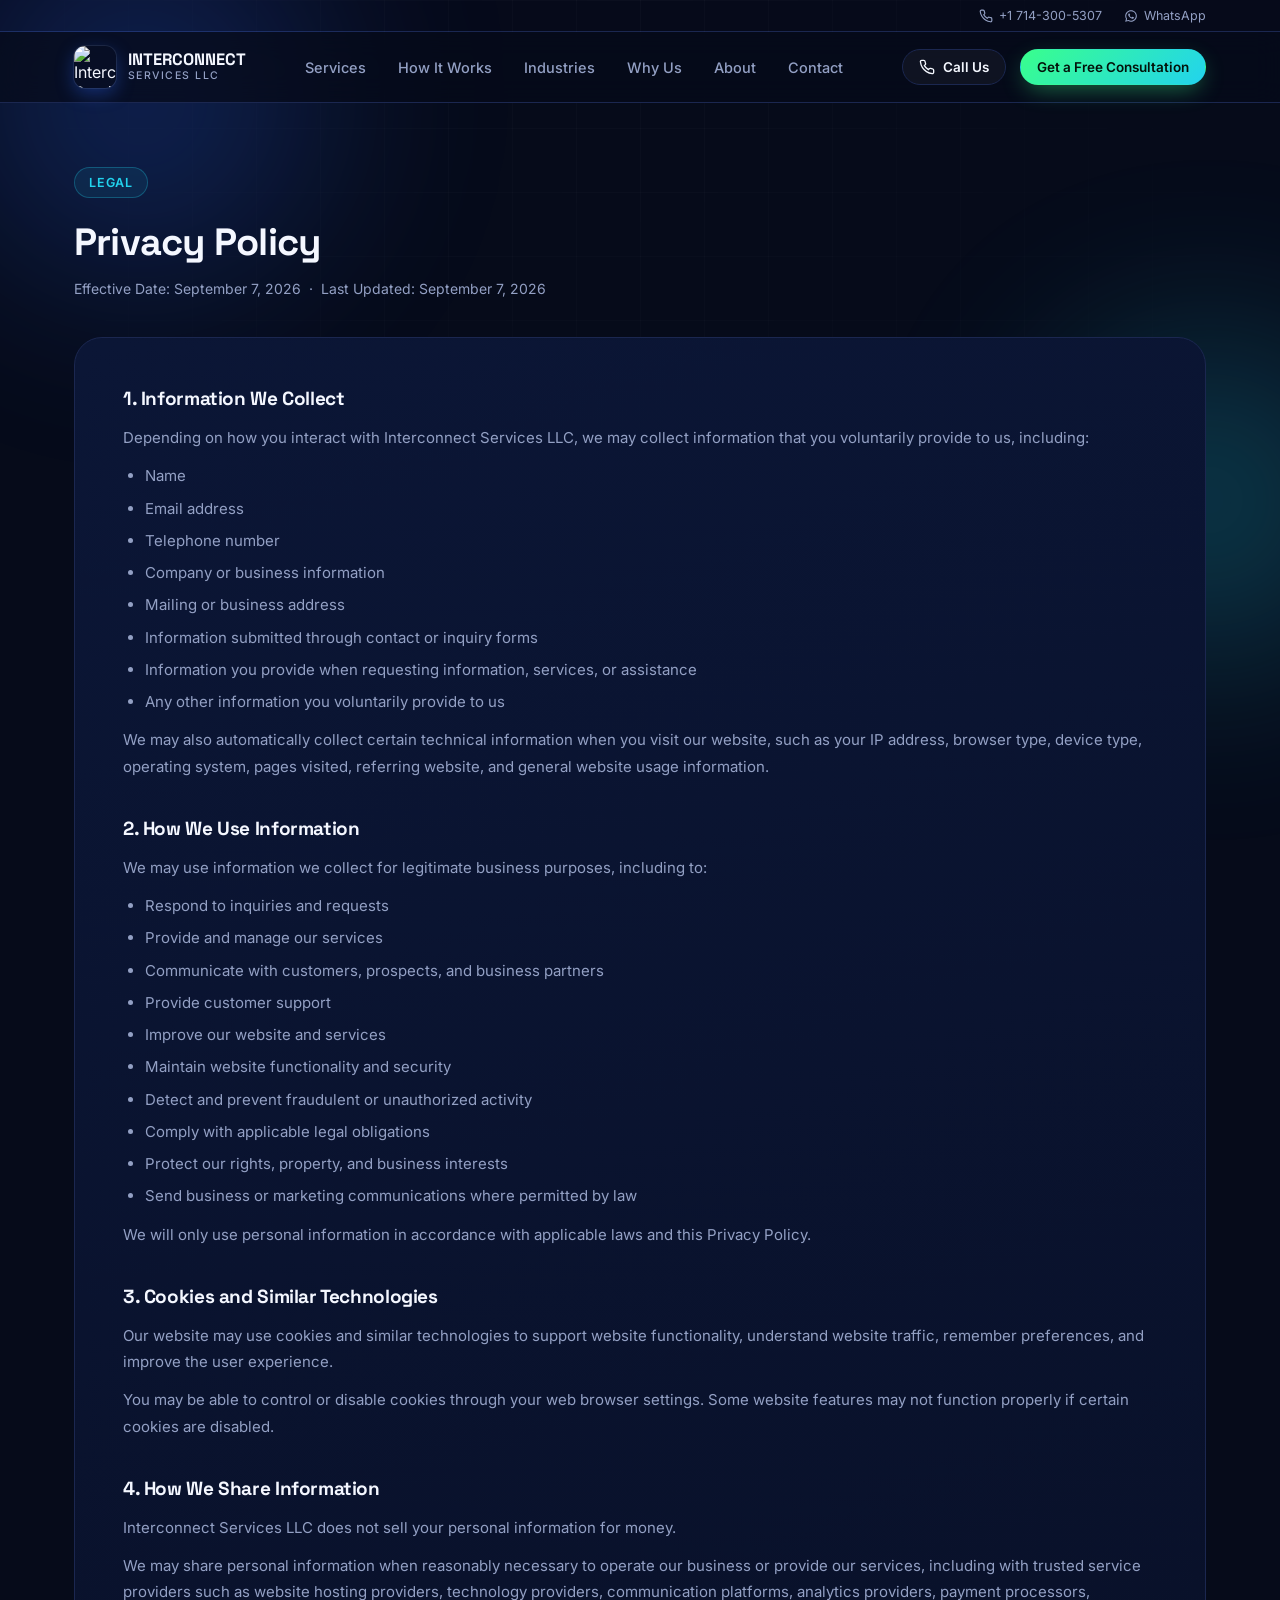
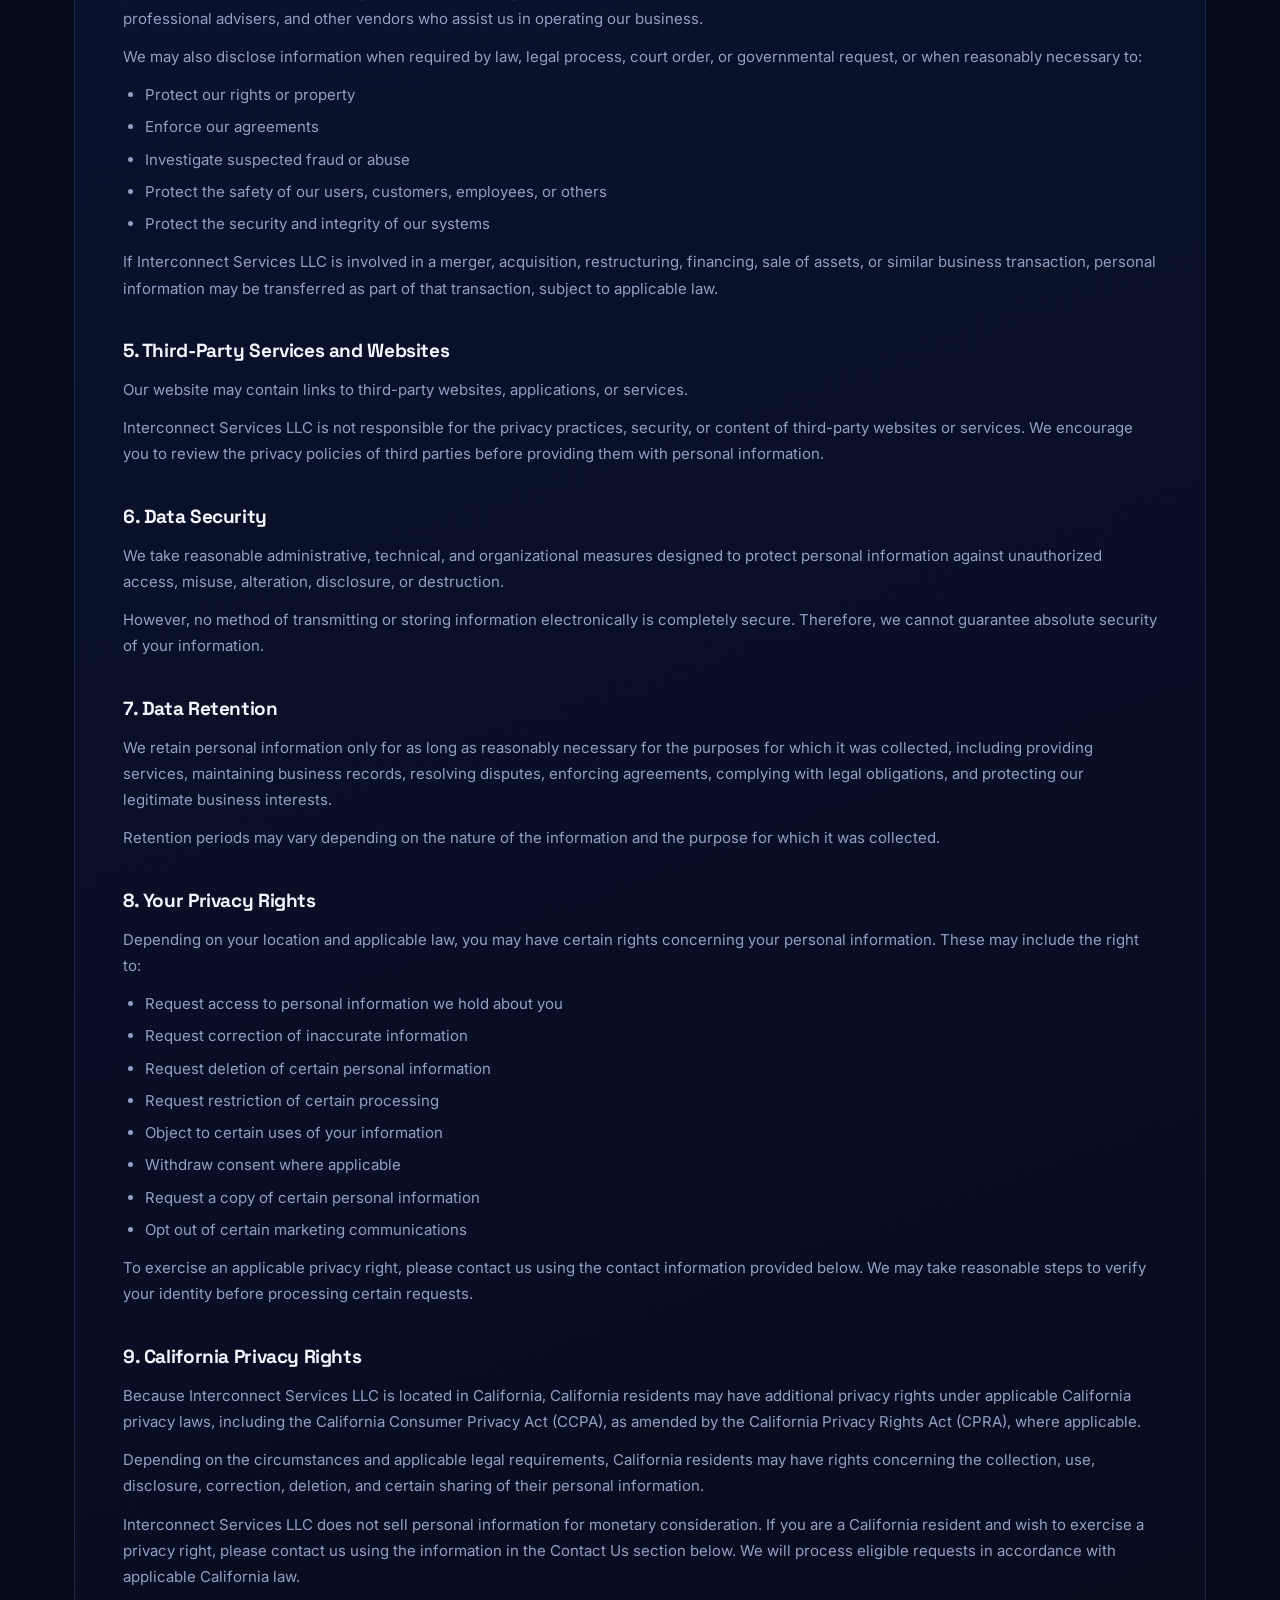
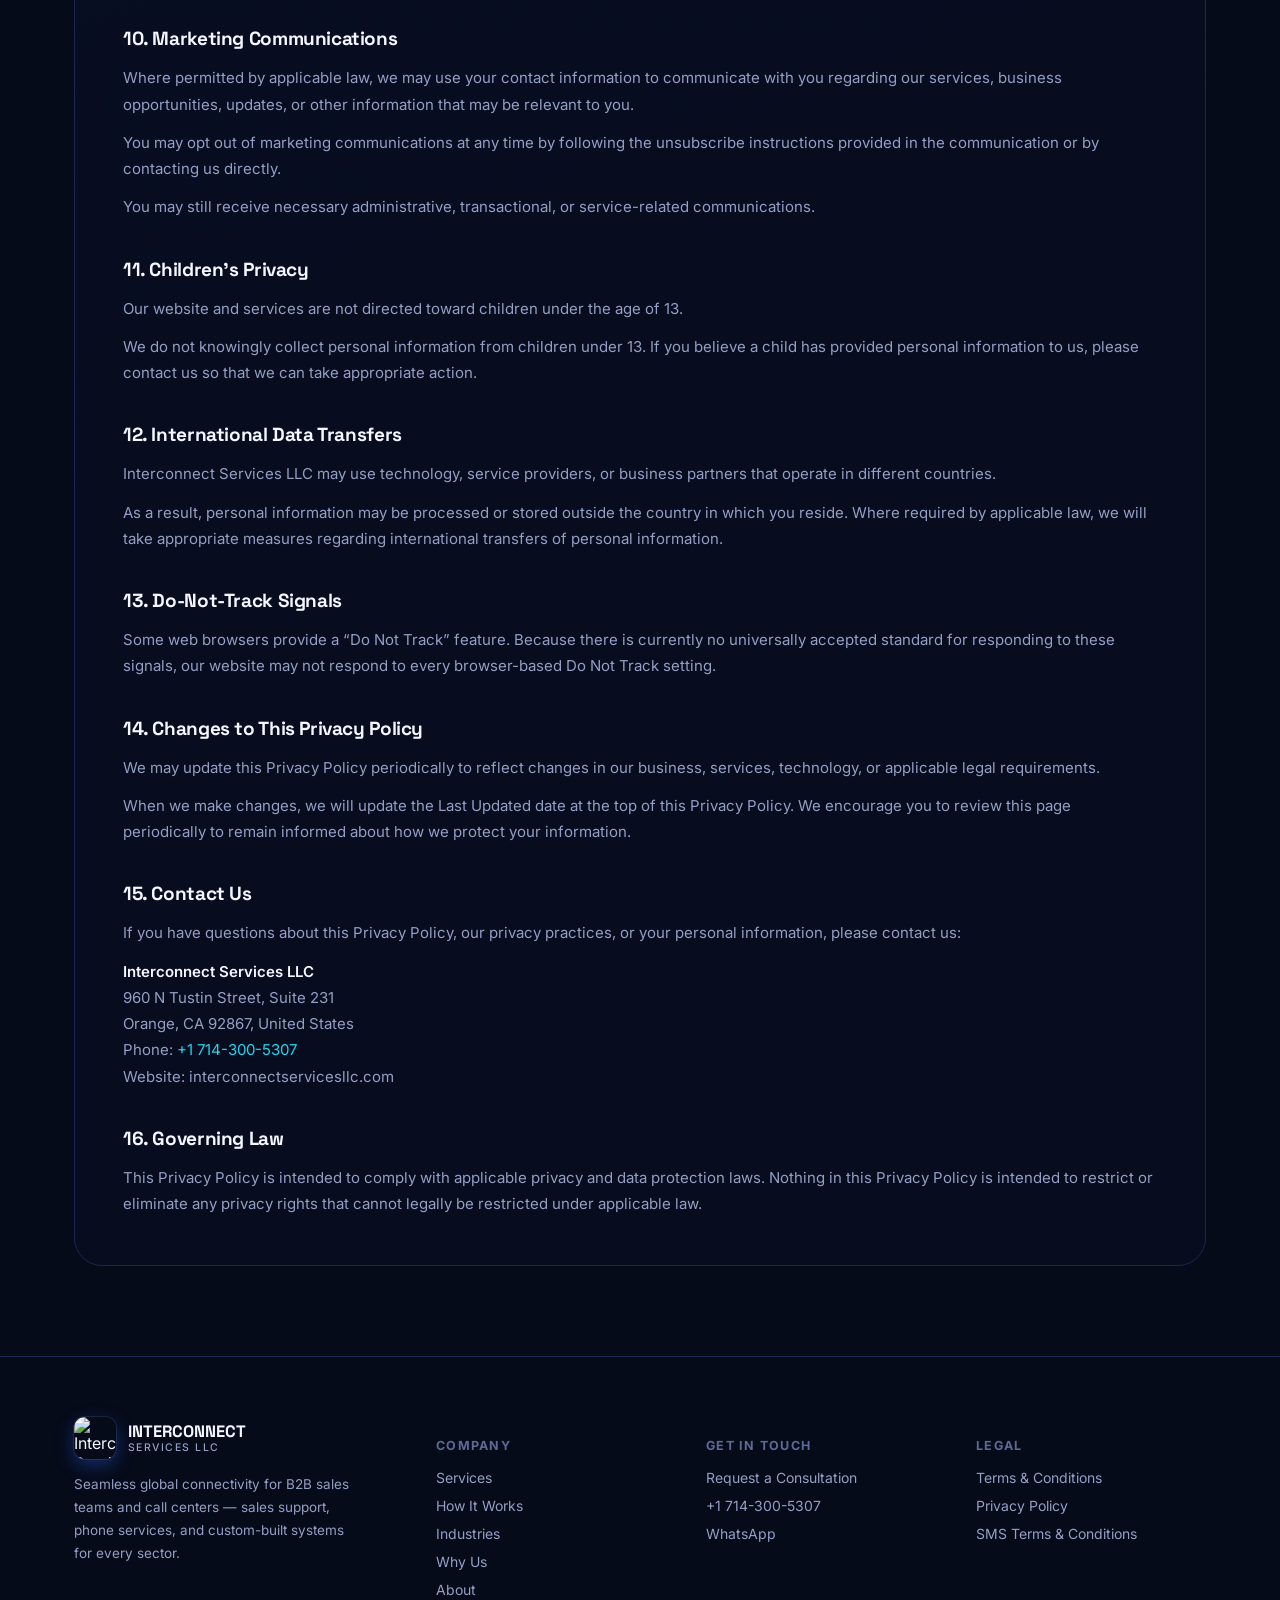
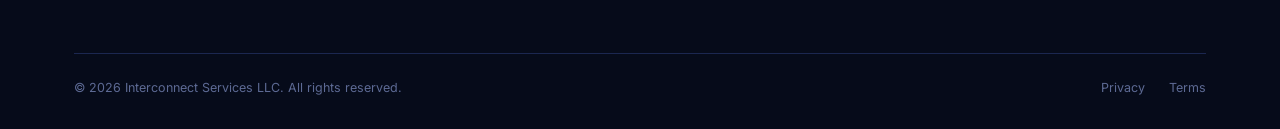
==== privacy-policy.html @ 747d17ca "Add files via upload" ====
<!doctype html>
<html lang="en">
<head>
<meta charset="UTF-8" />
<meta name="viewport" content="width=device-width, initial-scale=1.0" />
<title>Privacy Policy | Interconnect Services LLC</title>
<meta name="description" content="Privacy Policy for Interconnect Services LLC — how we collect, use, and protect your information." />
<link rel="icon" href="assets/logo.png" />
<link rel="preconnect" href="https://fonts.googleapis.com">
<link rel="preconnect" href="https://fonts.gstatic.com" crossorigin>
<link href="https://fonts.googleapis.com/css2?family=Inter:wght@400;500;600;700;800;900&family=Space+Grotesk:wght@500;600;700&display=swap" rel="stylesheet">
<style>
  :root{
    --bg:#060B1A;
    --bg-soft:#0A1330;
    --panel:#0D1638;
    --panel-border:#1B2750;
    --blue:#2F6BFF;
    --blue-light:#5B8CFF;
    --cyan:#22D3EE;
    --green:#39FF8C;
    --green-dim:#1FAE63;
    --white:#F4F7FF;
    --muted:#93A0C4;
    --muted-dim:#5D6A94;
    --radius:18px;
    --maxw:1180px;
  }
  *{box-sizing:border-box;}
  html{scroll-behavior:smooth;}
  body{
    margin:0;
    background:var(--bg);
    color:var(--white);
    font-family:'Inter',system-ui,-apple-system,Segoe UI,Roboto,sans-serif;
    -webkit-font-smoothing:antialiased;
    overflow-x:hidden;
  }
  h1,h2,h3,.display{
    font-family:'Space Grotesk','Inter',sans-serif;
    letter-spacing:-0.02em;
    margin:0;
  }
  p{margin:0;}
  a{color:inherit;text-decoration:none;}
  img{max-width:100%;display:block;}
  .wrap{max-width:var(--maxw);margin:0 auto;padding:0 24px;}
  ::selection{background:var(--green);color:#04140A;}

  /* ---------- background ambience ---------- */
  .bg-fx{position:fixed;inset:0;z-index:0;pointer-events:none;overflow:hidden;}
  .blob{position:absolute;border-radius:50%;filter:blur(90px);opacity:.35;}
  .blob.b1{width:520px;height:520px;background:radial-gradient(circle,var(--blue) 0%,transparent 70%);top:-160px;left:-120px;animation:float1 22s ease-in-out infinite;}
  .blob.b2{width:460px;height:460px;background:radial-gradient(circle,var(--cyan) 0%,transparent 70%);top:30%;right:-160px;animation:float2 26s ease-in-out infinite;}
  .blob.b3{width:420px;height:420px;background:radial-gradient(circle,var(--green) 0%,transparent 70%);bottom:-140px;left:20%;animation:float3 30s ease-in-out infinite;opacity:.18;}
  @keyframes float1{0%,100%{transform:translate(0,0) scale(1);}50%{transform:translate(60px,50px) scale(1.08);}}
  @keyframes float2{0%,100%{transform:translate(0,0) scale(1);}50%{transform:translate(-50px,40px) scale(1.1);}}
  @keyframes float3{0%,100%{transform:translate(0,0) scale(1);}50%{transform:translate(40px,-30px) scale(1.05);}}
  .grid-overlay{position:absolute;inset:0;
    background-image:linear-gradient(rgba(255,255,255,.025) 1px,transparent 1px),linear-gradient(90deg,rgba(255,255,255,.025) 1px,transparent 1px);
    background-size:64px 64px;mask-image:radial-gradient(ellipse at 50% 0%,black 0%,transparent 70%);}

  section{position:relative;z-index:1;}

  /* ---------- nav ---------- */
  .topbar{background:rgba(6,11,26,.7);border-bottom:1px solid var(--panel-border);}
  .topbar .wrap{display:flex;justify-content:flex-end;gap:22px;padding:8px 24px;font-size:12.5px;color:var(--muted);}
  .topbar a{display:flex;align-items:center;gap:6px;transition:color .2s;}
  .topbar a:hover{color:var(--green);}
  .topbar svg{width:14px;height:14px;}

  nav{position:sticky;top:0;z-index:50;backdrop-filter:blur(14px);background:rgba(6,11,26,.72);border-bottom:1px solid var(--panel-border);}
  nav .wrap{display:flex;align-items:center;justify-content:space-between;padding:14px 24px;}
  .brand{display:flex;align-items:center;gap:12px;}
  .brand img{width:42px;height:42px;border-radius:11px;box-shadow:0 0 0 1px rgba(255,255,255,.08), 0 6px 18px rgba(47,107,255,.35);}
  .brand .name{font-family:'Space Grotesk';font-weight:700;font-size:16.5px;line-height:1.15;}
  .brand .name span{display:block;font-family:'Inter';font-weight:500;font-size:10.5px;letter-spacing:.14em;color:var(--muted);text-transform:uppercase;}
  .brand .name b{color:var(--green);}

  .nav-links{display:flex;gap:32px;align-items:center;}
  .nav-links a{font-size:14.5px;color:var(--muted);font-weight:500;transition:color .2s;position:relative;}
  .nav-links a:hover{color:var(--white);}
  .nav-cta{display:flex;align-items:center;gap:14px;}
  .btn{
    display:inline-flex;align-items:center;justify-content:center;gap:8px;
    padding:12px 22px;border-radius:100px;font-weight:600;font-size:14.5px;
    cursor:pointer;border:1px solid transparent;white-space:nowrap;transition:transform .25s cubic-bezier(.2,.8,.2,1),box-shadow .25s,background .25s,border-color .25s;
  }
  .btn-primary{background:linear-gradient(135deg,var(--green) 0%,var(--cyan) 100%);color:#03130A;box-shadow:0 8px 24px -6px rgba(57,255,140,.45);}
  .btn-primary:hover{transform:translateY(-2px);box-shadow:0 14px 30px -6px rgba(57,255,140,.6);}
  .btn-ghost{background:rgba(255,255,255,.04);border-color:var(--panel-border);color:var(--white);}
  .btn-ghost:hover{background:rgba(255,255,255,.08);border-color:var(--blue-light);}
  .btn-sm{padding:9px 16px;font-size:13.5px;}
  .btn svg{width:16px;height:16px;}

  .burger{display:none;width:38px;height:38px;border-radius:10px;background:rgba(255,255,255,.05);border:1px solid var(--panel-border);align-items:center;justify-content:center;cursor:pointer;}
  .burger svg{width:18px;height:18px;}
  .mobile-menu{display:none;flex-direction:column;gap:4px;padding:10px 24px 20px;border-bottom:1px solid var(--panel-border);background:rgba(6,11,26,.96);}
  .mobile-menu a{padding:12px 6px;font-size:15px;color:var(--muted);border-bottom:1px solid rgba(255,255,255,.05);}
  .mobile-menu.open{display:flex;}

  /* ---------- hero ---------- */
  .hero{padding:88px 0 40px;}
  .hero .wrap{display:grid;grid-template-columns:1.05fr .95fr;gap:56px;align-items:center;}
  .hero .wrap > div{min-width:0;}
  .marquee-track{min-width:0;}
  .badge{
    display:inline-flex;align-items:center;gap:8px;padding:7px 14px;border-radius:100px;
    background:rgba(57,255,140,.08);border:1px solid rgba(57,255,140,.28);color:var(--green);
    font-size:12.5px;font-weight:600;letter-spacing:.06em;text-transform:uppercase;
  }
  .badge span.dot{width:6px;height:6px;border-radius:50%;background:var(--green);box-shadow:0 0 0 0 rgba(57,255,140,.6);animation:pulseDot 2s infinite;}
  @keyframes pulseDot{0%{box-shadow:0 0 0 0 rgba(57,255,140,.55);}70%{box-shadow:0 0 0 9px rgba(57,255,140,0);}100%{box-shadow:0 0 0 0 rgba(57,255,140,0);}}

  .hero h1{font-size:52px;line-height:1.06;font-weight:800;margin-top:22px;}
  .hero h1 .grad{background:linear-gradient(100deg,var(--green) 10%,var(--cyan) 60%,var(--blue-light) 100%);-webkit-background-clip:text;background-clip:text;color:transparent;}
  .hero p.lead{margin-top:22px;font-size:17.5px;line-height:1.65;color:var(--muted);max-width:520px;}
  .hero .cta-row{display:flex;gap:16px;margin-top:34px;flex-wrap:wrap;}
  .hero .trust{margin-top:46px;}
  .hero .trust .label{font-size:12px;text-transform:uppercase;letter-spacing:.12em;color:var(--muted-dim);margin-bottom:14px;}

  .marquee{overflow:hidden;-webkit-mask-image:linear-gradient(90deg,transparent,black 8%,black 92%,transparent);mask-image:linear-gradient(90deg,transparent,black 8%,black 92%,transparent);}
  .marquee-track{display:flex;gap:14px;width:max-content;animation:scrollX 26s linear infinite;}
  @keyframes scrollX{from{transform:translateX(0);}to{transform:translateX(-50%);}}
  .pill{flex:none;padding:9px 18px;border:1px solid var(--panel-border);background:rgba(255,255,255,.03);border-radius:100px;font-size:13.5px;color:var(--muted);display:flex;align-items:center;gap:8px;}
  .pill svg{width:14px;height:14px;color:var(--blue-light);}

  /* hero visual */
  .hero-visual{position:relative;height:460px;}
  .visual-card{
    position:absolute;inset:0;border-radius:28px;border:1px solid var(--panel-border);
    background:radial-gradient(120% 120% at 30% 20%,rgba(47,107,255,.22),transparent 60%),linear-gradient(160deg,#0B1636,#070C1E 70%);
    overflow:hidden;box-shadow:0 30px 80px -30px rgba(0,0,0,.6);
  }
  .visual-card svg{width:100%;height:100%;}
  .float-chip{position:absolute;padding:10px 14px;border-radius:14px;background:rgba(9,14,32,.85);border:1px solid var(--panel-border);backdrop-filter:blur(6px);display:flex;align-items:center;gap:10px;font-size:12.5px;font-weight:600;box-shadow:0 12px 26px -10px rgba(0,0,0,.55);animation:chipFloat 5s ease-in-out infinite;}
  .float-chip svg{width:16px;height:16px;color:var(--green);}
  .float-chip.c1{top:34px;right:24px;animation-delay:.2s;}
  .float-chip.c2{bottom:40px;left:24px;animation-delay:1.4s;}
  @keyframes chipFloat{0%,100%{transform:translateY(0);}50%{transform:translateY(-10px);}}

  /* ---------- section headers ---------- */
  .eyebrow{font-size:12.5px;font-weight:700;letter-spacing:.14em;text-transform:uppercase;color:var(--cyan);}
  .sec-head{max-width:640px;margin:0 auto 56px;text-align:center;}
  .sec-head h2{font-size:36px;font-weight:800;margin-top:14px;line-height:1.2;}
  .sec-head p{margin-top:16px;color:var(--muted);font-size:16px;line-height:1.6;}
  section.pad{padding:110px 0;}
  .divider{height:1px;background:linear-gradient(90deg,transparent,var(--panel-border),transparent);}

  /* reveal */
  .reveal{opacity:0;transform:translateY(28px);transition:opacity .7s cubic-bezier(.2,.7,.2,1),transform .7s cubic-bezier(.2,.7,.2,1);}
  .reveal.in{opacity:1;transform:translateY(0);}

  /* ---------- services ---------- */
  .cards3{display:grid;grid-template-columns:repeat(3,1fr);gap:24px;}
  .card{
    background:linear-gradient(180deg,rgba(255,255,255,.035),rgba(255,255,255,.01));
    border:1px solid var(--panel-border);border-radius:var(--radius);padding:32px 28px;
    transition:transform .35s cubic-bezier(.2,.8,.2,1),border-color .35s,box-shadow .35s;
    position:relative;overflow:hidden;
  }
  .card:hover{transform:translateY(-6px);border-color:rgba(57,255,140,.35);box-shadow:0 20px 46px -20px rgba(47,107,255,.35);}
  .card .icon{width:52px;height:52px;border-radius:14px;display:flex;align-items:center;justify-content:center;background:linear-gradient(135deg,rgba(47,107,255,.22),rgba(34,211,238,.14));border:1px solid rgba(91,140,255,.3);margin-bottom:22px;}
  .card .icon svg{width:26px;height:26px;color:var(--blue-light);}
  .card h3{font-size:19px;font-weight:700;margin-bottom:10px;}
  .card p{color:var(--muted);font-size:14.5px;line-height:1.65;}

  /* ---------- how it works ---------- */
  .steps{display:grid;grid-template-columns:repeat(4,1fr);gap:0;position:relative;}
  .steps::before{content:"";position:absolute;top:27px;left:12%;right:12%;height:2px;background:linear-gradient(90deg,var(--green),var(--cyan),var(--blue));opacity:.35;}
  .step{position:relative;text-align:center;padding:0 14px;}
  .step .num{
    width:56px;height:56px;border-radius:50%;margin:0 auto 22px;display:flex;align-items:center;justify-content:center;
    background:var(--bg);border:2px solid var(--green);color:var(--green);font-family:'Space Grotesk';font-weight:700;font-size:18px;position:relative;z-index:2;
    box-shadow:0 0 0 6px var(--bg);
  }
  .step h3{font-size:16.5px;font-weight:700;margin-bottom:10px;}
  .step p{font-size:13.8px;color:var(--muted);line-height:1.6;}

  /* ---------- industries ---------- */
  .industries{display:grid;grid-template-columns:repeat(4,1fr);gap:18px;}
  .ind-card{
    padding:26px 20px;border-radius:16px;border:1px solid var(--panel-border);background:rgba(255,255,255,.02);
    display:flex;flex-direction:column;gap:14px;transition:transform .3s,border-color .3s,background .3s;
  }
  .ind-card:hover{transform:translateY(-4px);border-color:rgba(34,211,238,.35);background:rgba(255,255,255,.04);}
  .ind-card svg{width:26px;height:26px;color:var(--cyan);}
  .ind-card h4{font-size:14.5px;font-weight:700;}
  .ind-card p{font-size:12.5px;color:var(--muted-dim);line-height:1.5;}
  .ind-card.highlight{background:linear-gradient(135deg,rgba(57,255,140,.1),rgba(34,211,238,.06));border-color:rgba(57,255,140,.35);}
  .ind-card.highlight svg{color:var(--green);}

  /* ---------- why us ---------- */
  .why-grid{display:grid;grid-template-columns:repeat(4,1fr);gap:22px;}
  .why-tile{padding:28px 22px;border-radius:16px;border:1px solid var(--panel-border);background:rgba(255,255,255,.02);}
  .why-tile svg{width:24px;height:24px;color:var(--green);margin-bottom:16px;}
  .why-tile h4{font-size:15.5px;font-weight:700;margin-bottom:8px;}
  .why-tile p{font-size:13.5px;color:var(--muted);line-height:1.6;}

  /* ---------- about / leadership ---------- */
  .about-panel{
    display:grid;grid-template-columns:.62fr 1fr;gap:48px;align-items:center;
    border:1px solid var(--panel-border);border-radius:28px;padding:40px;
    background:radial-gradient(120% 140% at 0% 0%,rgba(34,211,238,.1),transparent 55%),linear-gradient(160deg,#0B1636,#070C1E 75%);
  }
  .about-photo{
    position:relative;border-radius:20px;overflow:hidden;aspect-ratio:4/5;
    border:1px solid var(--panel-border);
    box-shadow:0 24px 60px -24px rgba(47,107,255,.5);
  }
  .about-photo::after{
    content:"";position:absolute;inset:0;border-radius:20px;
    background:linear-gradient(160deg,transparent 55%,rgba(6,11,26,.85) 100%);
  }
  .about-photo img{width:100%;height:100%;object-fit:cover;object-position:50% 18%;}
  .about-copy h3{font-size:28px;font-weight:800;margin-top:10px;}
  .about-copy .role{font-size:13.5px;font-weight:600;color:var(--cyan);margin-top:6px;margin-bottom:18px;letter-spacing:.02em;}
  .about-copy p{color:var(--muted);font-size:15px;line-height:1.75;margin-top:14px;}
  .about-copy p:first-of-type{margin-top:0;}

  /* ---------- CTA / contact ---------- */
  .cta-panel{
    border-radius:28px;border:1px solid var(--panel-border);
    background:radial-gradient(120% 160% at 20% 0%,rgba(47,107,255,.28),transparent 55%),linear-gradient(160deg,#0C1533,#070C1E 75%);
    padding:56px;display:grid;grid-template-columns:1fr 1fr;gap:48px;overflow:hidden;position:relative;
  }
  .cta-panel::after{content:"";position:absolute;width:360px;height:360px;background:radial-gradient(circle,rgba(57,255,140,.16),transparent 70%);top:-120px;right:-100px;border-radius:50%;}
  .cta-panel h2{font-size:30px;font-weight:800;line-height:1.2;}
  .cta-panel p.lead{color:var(--muted);margin-top:16px;font-size:15.5px;line-height:1.65;}
  .contact-list{margin-top:26px;display:flex;flex-direction:column;gap:14px;}
  .contact-list a{display:flex;align-items:center;gap:12px;font-size:14.5px;font-weight:600;}
  .contact-list .ic{width:38px;height:38px;border-radius:10px;background:rgba(255,255,255,.05);border:1px solid var(--panel-border);display:flex;align-items:center;justify-content:center;flex:none;}
  .contact-list svg{width:17px;height:17px;color:var(--green);}

  form.lead-form{display:flex;flex-direction:column;gap:14px;position:relative;z-index:1;}
  .form-row{display:grid;grid-template-columns:1fr 1fr;gap:14px;}
  .field label{display:block;font-size:12.5px;color:var(--muted-dim);margin-bottom:7px;font-weight:600;letter-spacing:.02em;}
  .field input, .field select, .field textarea{
    width:100%;padding:12px 14px;border-radius:11px;border:1px solid var(--panel-border);
    background:rgba(255,255,255,.03);color:var(--white);font-family:inherit;font-size:14px;outline:none;
    transition:border-color .2s,background .2s;
  }
  .field input:focus, .field select:focus, .field textarea:focus{border-color:var(--green);background:rgba(255,255,255,.05);}
  .field textarea{resize:vertical;min-height:90px;}
  form.lead-form .btn{margin-top:6px;width:100%;padding:14px;font-size:15px;}
  .form-note{font-size:12px;color:var(--muted-dim);margin-top:2px;}

  /* ---------- footer ---------- */
  footer{padding:60px 0 34px;border-top:1px solid var(--panel-border);}
  .foot-top{display:grid;grid-template-columns:1.4fr 1fr 1fr 1fr;gap:40px;padding-bottom:44px;}
  .foot-brand .brand{margin-bottom:14px;}
  .foot-brand p{color:var(--muted);font-size:13.5px;line-height:1.7;max-width:280px;}
  .foot-col h5{font-size:12.5px;text-transform:uppercase;letter-spacing:.1em;color:var(--muted-dim);margin-bottom:16px;}
  .foot-col a{display:block;color:var(--muted);font-size:14px;margin-bottom:11px;transition:color .2s;}
  .foot-col a:hover{color:var(--green);}
  .foot-bottom{display:flex;justify-content:space-between;align-items:center;padding-top:26px;border-top:1px solid var(--panel-border);font-size:12.5px;color:var(--muted-dim);flex-wrap:wrap;gap:12px;}
  .foot-bottom .legal a{margin-left:20px;}

  /* ---------- responsive ---------- */
  @media (max-width:980px){
    .hero .wrap{grid-template-columns:1fr;}
    .hero-visual{height:340px;order:-1;}
    .hero h1{font-size:38px;}
    .cards3,.steps,.industries,.why-grid{grid-template-columns:repeat(2,1fr);}
    .steps::before{display:none;}
    .cta-panel{grid-template-columns:1fr;padding:36px 24px;}
    .foot-top{grid-template-columns:1fr 1fr;}
    .nav-links{display:none;}
    .burger{display:flex;}
    .about-panel{grid-template-columns:.8fr 1fr;padding:32px;gap:32px;}
  }
  @media (max-width:600px){
    .cards3,.industries,.why-grid,.steps,.form-row,.foot-top{grid-template-columns:1fr;}
    .hero h1{font-size:31px;}
    section.pad{padding:72px 0;}
    .nav-cta .btn-ghost{display:none;}
    .nav-cta .btn-primary{display:none;}
    .cta-panel{padding:28px 18px;}
    .about-panel{grid-template-columns:1fr;padding:24px;}
    .about-photo{max-width:260px;margin:0 auto;}
  }

  /* ---------- legal pages ---------- */
  .legal-hero{padding:64px 0 8px;}
  .legal-hero .eyebrow{display:inline-flex;align-items:center;gap:8px;padding:7px 14px;border-radius:100px;
    background:rgba(34,211,238,.08);border:1px solid rgba(34,211,238,.28);color:var(--cyan);
    font-size:12.5px;font-weight:600;letter-spacing:.06em;text-transform:uppercase;}
  .legal-hero h1{font-size:38px;font-weight:800;margin-top:20px;}
  .legal-hero .meta{color:var(--muted);font-size:14px;margin-top:14px;}
  .legal-content{padding:32px 0 90px;}
  .legal-panel{
    border:1px solid var(--panel-border);border-radius:28px;padding:48px;
    background:linear-gradient(160deg,#0B1636,#070C1E 75%);
  }
  .legal-panel h2{font-size:19px;font-weight:700;color:var(--white);margin-top:36px;margin-bottom:14px;
    font-family:'Space Grotesk','Inter',sans-serif;}
  .legal-panel h2:first-child{margin-top:0;}
  .legal-panel p{color:var(--muted);font-size:15px;line-height:1.75;margin-top:12px;}
  .legal-panel p:first-of-type{margin-top:0;}
  .legal-panel ul{margin:12px 0 0;padding-left:22px;color:var(--muted);font-size:15px;line-height:1.75;}
  .legal-panel li{margin-bottom:6px;}
  .legal-panel .addr{color:var(--muted);font-size:15px;line-height:1.75;margin-top:12px;}
  .legal-panel strong{color:var(--white);font-weight:600;}
  @media (max-width:600px){
    .legal-panel{padding:26px;}
    .legal-hero h1{font-size:28px;}
  }

</style>
</head>
<body>

<div class="bg-fx">
  <div class="grid-overlay"></div>
  <div class="blob b1"></div>
  <div class="blob b2"></div>
  <div class="blob b3"></div>
</div>

<div class="topbar">
  <div class="wrap">
    <a href="tel:+17143005307">
      <svg viewBox="0 0 24 24" fill="none" stroke="currentColor" stroke-width="2"><path d="M22 16.92v3a2 2 0 0 1-2.18 2 19.79 19.79 0 0 1-8.63-3.07 19.5 19.5 0 0 1-6-6 19.79 19.79 0 0 1-3.07-8.67A2 2 0 0 1 4.11 2h3a2 2 0 0 1 2 1.72c.127.96.362 1.903.7 2.81a2 2 0 0 1-.45 2.11L8.09 9.91a16 16 0 0 0 6 6l1.27-1.27a2 2 0 0 1 2.11-.45c.907.338 1.85.573 2.81.7A2 2 0 0 1 22 16.92z"/></svg>
      +1 714-300-5307
    </a>
    <a href="https://wa.me/17143005307" target="_blank" rel="noopener">
      <svg viewBox="0 0 24 24" fill="currentColor"><path d="M12.04 2c-5.5 0-9.96 4.46-9.96 9.96 0 1.76.46 3.44 1.34 4.93L2 22l5.24-1.37a9.9 9.9 0 0 0 4.8 1.22h.01c5.5 0 9.96-4.46 9.96-9.96S17.54 2 12.04 2zm0 18.1a8.1 8.1 0 0 1-4.14-1.13l-.3-.18-3.1.81.83-3.02-.2-.31a8.14 8.14 0 1 1 6.91 3.83zm4.47-6.1c-.24-.12-1.44-.71-1.67-.79-.22-.08-.38-.12-.55.12-.16.24-.63.79-.77.95-.14.16-.28.18-.52.06-.24-.12-1.01-.37-1.92-1.18-.71-.63-1.19-1.42-1.33-1.66-.14-.24-.02-.37.1-.49.11-.11.24-.28.36-.42.12-.14.16-.24.24-.4.08-.16.04-.3-.02-.42-.06-.12-.55-1.32-.75-1.81-.2-.48-.4-.41-.55-.42-.14 0-.3-.01-.46-.01-.16 0-.42.06-.64.3-.22.24-.85.83-.85 2.02 0 1.19.87 2.34.99 2.5.12.16 1.71 2.61 4.14 3.66.58.25 1.03.4 1.38.51.58.18 1.11.16 1.53.1.47-.07 1.44-.59 1.64-1.16.2-.57.2-1.06.14-1.16-.06-.1-.22-.16-.46-.28z"/></svg>
      WhatsApp
    </a>
  </div>
</div>

<nav>
  <div class="wrap">
    <a href="index.html" class="brand">
      <img src="assets/logo.png" alt="Interconnect Services LLC logo" />
      <div class="name">INTERCONNECT<br><span>Services LLC</span></div>
    </a>
    <div class="nav-links">
      <a href="index.html#services">Services</a>
      <a href="index.html#how-it-works">How It Works</a>
      <a href="index.html#industries">Industries</a>
      <a href="index.html#why-us">Why Us</a>
      <a href="index.html#about">About</a>
      <a href="index.html#contact">Contact</a>
    </div>
    <div class="nav-cta">
      <a href="tel:+17143005307" class="btn btn-ghost btn-sm">
        <svg viewBox="0 0 24 24" fill="none" stroke="currentColor" stroke-width="2"><path d="M22 16.92v3a2 2 0 0 1-2.18 2 19.79 19.79 0 0 1-8.63-3.07 19.5 19.5 0 0 1-6-6 19.79 19.79 0 0 1-3.07-8.67A2 2 0 0 1 4.11 2h3a2 2 0 0 1 2 1.72c.127.96.362 1.903.7 2.81a2 2 0 0 1-.45 2.11L8.09 9.91a16 16 0 0 0 6 6l1.27-1.27a2 2 0 0 1 2.11-.45c.907.338 1.85.573 2.81.7A2 2 0 0 1 22 16.92z"/></svg>
        Call Us
      </a>
      <a href="index.html#contact" class="btn btn-primary btn-sm">Get a Free Consultation</a>
      <div class="burger" id="burger">
        <svg viewBox="0 0 24 24" fill="none" stroke="currentColor" stroke-width="2"><path d="M3 12h18M3 6h18M3 18h18"/></svg>
      </div>
    </div>
  </div>
  <div class="mobile-menu" id="mobileMenu">
    <a href="index.html#services">Services</a>
    <a href="index.html#how-it-works">How It Works</a>
    <a href="index.html#industries">Industries</a>
    <a href="index.html#why-us">Why Us</a>
    <a href="index.html#about">About</a>
    <a href="index.html#contact">Contact</a>
    <a href="index.html#contact" class="btn btn-primary" style="justify-content:center;margin-top:14px;border-bottom:none;color:#03130A;">Get a Free Consultation</a>
  </div>
</nav>

<div id="top"></div>

<section class="legal-hero">
  <div class="wrap">
    <div class="eyebrow">Legal</div>
    <h1>Privacy Policy</h1>
    <div class="meta">Effective Date: September 7, 2026 &nbsp;·&nbsp; Last Updated: September 7, 2026</div>
  </div>
</section>

<section class="legal-content">
  <div class="wrap">
    <div class="legal-panel">

      <h2>1. Information We Collect</h2>
      <p>Depending on how you interact with Interconnect Services LLC, we may collect information that you voluntarily provide to us, including:</p>
      <ul>
        <li>Name</li>
        <li>Email address</li>
        <li>Telephone number</li>
        <li>Company or business information</li>
        <li>Mailing or business address</li>
        <li>Information submitted through contact or inquiry forms</li>
        <li>Information you provide when requesting information, services, or assistance</li>
        <li>Any other information you voluntarily provide to us</li>
      </ul>
      <p>We may also automatically collect certain technical information when you visit our website, such as your IP address, browser type, device type, operating system, pages visited, referring website, and general website usage information.</p>

      <h2>2. How We Use Information</h2>
      <p>We may use information we collect for legitimate business purposes, including to:</p>
      <ul>
        <li>Respond to inquiries and requests</li>
        <li>Provide and manage our services</li>
        <li>Communicate with customers, prospects, and business partners</li>
        <li>Provide customer support</li>
        <li>Improve our website and services</li>
        <li>Maintain website functionality and security</li>
        <li>Detect and prevent fraudulent or unauthorized activity</li>
        <li>Comply with applicable legal obligations</li>
        <li>Protect our rights, property, and business interests</li>
        <li>Send business or marketing communications where permitted by law</li>
      </ul>
      <p>We will only use personal information in accordance with applicable laws and this Privacy Policy.</p>

      <h2>3. Cookies and Similar Technologies</h2>
      <p>Our website may use cookies and similar technologies to support website functionality, understand website traffic, remember preferences, and improve the user experience.</p>
      <p>You may be able to control or disable cookies through your web browser settings. Some website features may not function properly if certain cookies are disabled.</p>

      <h2>4. How We Share Information</h2>
      <p>Interconnect Services LLC does not sell your personal information for money.</p>
      <p>We may share personal information when reasonably necessary to operate our business or provide our services, including with trusted service providers such as website hosting providers, technology providers, communication platforms, analytics providers, payment processors, professional advisers, and other vendors who assist us in operating our business.</p>
      <p>We may also disclose information when required by law, legal process, court order, or governmental request, or when reasonably necessary to:</p>
      <ul>
        <li>Protect our rights or property</li>
        <li>Enforce our agreements</li>
        <li>Investigate suspected fraud or abuse</li>
        <li>Protect the safety of our users, customers, employees, or others</li>
        <li>Protect the security and integrity of our systems</li>
      </ul>
      <p>If Interconnect Services LLC is involved in a merger, acquisition, restructuring, financing, sale of assets, or similar business transaction, personal information may be transferred as part of that transaction, subject to applicable law.</p>

      <h2>5. Third-Party Services and Websites</h2>
      <p>Our website may contain links to third-party websites, applications, or services.</p>
      <p>Interconnect Services LLC is not responsible for the privacy practices, security, or content of third-party websites or services. We encourage you to review the privacy policies of third parties before providing them with personal information.</p>

      <h2>6. Data Security</h2>
      <p>We take reasonable administrative, technical, and organizational measures designed to protect personal information against unauthorized access, misuse, alteration, disclosure, or destruction.</p>
      <p>However, no method of transmitting or storing information electronically is completely secure. Therefore, we cannot guarantee absolute security of your information.</p>

      <h2>7. Data Retention</h2>
      <p>We retain personal information only for as long as reasonably necessary for the purposes for which it was collected, including providing services, maintaining business records, resolving disputes, enforcing agreements, complying with legal obligations, and protecting our legitimate business interests.</p>
      <p>Retention periods may vary depending on the nature of the information and the purpose for which it was collected.</p>

      <h2>8. Your Privacy Rights</h2>
      <p>Depending on your location and applicable law, you may have certain rights concerning your personal information. These may include the right to:</p>
      <ul>
        <li>Request access to personal information we hold about you</li>
        <li>Request correction of inaccurate information</li>
        <li>Request deletion of certain personal information</li>
        <li>Request restriction of certain processing</li>
        <li>Object to certain uses of your information</li>
        <li>Withdraw consent where applicable</li>
        <li>Request a copy of certain personal information</li>
        <li>Opt out of certain marketing communications</li>
      </ul>
      <p>To exercise an applicable privacy right, please contact us using the contact information provided below. We may take reasonable steps to verify your identity before processing certain requests.</p>

      <h2>9. California Privacy Rights</h2>
      <p>Because Interconnect Services LLC is located in California, California residents may have additional privacy rights under applicable California privacy laws, including the California Consumer Privacy Act (CCPA), as amended by the California Privacy Rights Act (CPRA), where applicable.</p>
      <p>Depending on the circumstances and applicable legal requirements, California residents may have rights concerning the collection, use, disclosure, correction, deletion, and certain sharing of their personal information.</p>
      <p>Interconnect Services LLC does not sell personal information for monetary consideration. If you are a California resident and wish to exercise a privacy right, please contact us using the information in the Contact Us section below. We will process eligible requests in accordance with applicable California law.</p>

      <h2>10. Marketing Communications</h2>
      <p>Where permitted by applicable law, we may use your contact information to communicate with you regarding our services, business opportunities, updates, or other information that may be relevant to you.</p>
      <p>You may opt out of marketing communications at any time by following the unsubscribe instructions provided in the communication or by contacting us directly.</p>
      <p>You may still receive necessary administrative, transactional, or service-related communications.</p>

      <h2>11. Children's Privacy</h2>
      <p>Our website and services are not directed toward children under the age of 13.</p>
      <p>We do not knowingly collect personal information from children under 13. If you believe a child has provided personal information to us, please contact us so that we can take appropriate action.</p>

      <h2>12. International Data Transfers</h2>
      <p>Interconnect Services LLC may use technology, service providers, or business partners that operate in different countries.</p>
      <p>As a result, personal information may be processed or stored outside the country in which you reside. Where required by applicable law, we will take appropriate measures regarding international transfers of personal information.</p>

      <h2>13. Do-Not-Track Signals</h2>
      <p>Some web browsers provide a &ldquo;Do Not Track&rdquo; feature. Because there is currently no universally accepted standard for responding to these signals, our website may not respond to every browser-based Do Not Track setting.</p>

      <h2>14. Changes to This Privacy Policy</h2>
      <p>We may update this Privacy Policy periodically to reflect changes in our business, services, technology, or applicable legal requirements.</p>
      <p>When we make changes, we will update the Last Updated date at the top of this Privacy Policy. We encourage you to review this page periodically to remain informed about how we protect your information.</p>

      <h2>15. Contact Us</h2>
      <p>If you have questions about this Privacy Policy, our privacy practices, or your personal information, please contact us:</p>
      <p class="addr"><strong>Interconnect Services LLC</strong><br>960 N Tustin Street, Suite 231<br>Orange, CA 92867, United States<br>Phone: <a href="tel:+17143005307" style="color:var(--cyan);">+1 714-300-5307</a><br>Website: interconnectservicesllc.com</p>

      <h2>16. Governing Law</h2>
      <p>This Privacy Policy is intended to comply with applicable privacy and data protection laws. Nothing in this Privacy Policy is intended to restrict or eliminate any privacy rights that cannot legally be restricted under applicable law.</p>

    </div>
  </div>
</section>

<footer>
  <div class="wrap">
    <div class="foot-top">
      <div class="foot-brand">
        <a href="index.html" class="brand">
          <img src="assets/logo.png" alt="Interconnect Services LLC logo" />
          <div class="name">INTERCONNECT<br><span>Services LLC</span></div>
        </a>
        <p>Seamless global connectivity for B2B sales teams and call centers — sales support, phone services, and custom-built systems for every sector.</p>
      </div>
      <div class="foot-col">
        <h5>Company</h5>
        <a href="index.html#services">Services</a>
        <a href="index.html#how-it-works">How It Works</a>
        <a href="index.html#industries">Industries</a>
        <a href="index.html#why-us">Why Us</a>
        <a href="index.html#about">About</a>
      </div>
      <div class="foot-col">
        <h5>Get In Touch</h5>
        <a href="index.html#contact">Request a Consultation</a>
        <a href="tel:+17143005307">+1 714-300-5307</a>
        <a href="https://wa.me/17143005307" target="_blank" rel="noopener">WhatsApp</a>
      </div>
      <div class="foot-col">
        <h5>Legal</h5>
        <a href="terms-and-conditions.html">Terms &amp; Conditions</a>
        <a href="privacy-policy.html">Privacy Policy</a>
        <a href="sms-terms.html">SMS Terms &amp; Conditions</a>
      </div>
    </div>
    <div class="foot-bottom">
      <div>© <span id="year"></span> Interconnect Services LLC. All rights reserved.</div>
      <div class="legal">
        <a href="privacy-policy.html">Privacy</a>
        <a href="terms-and-conditions.html">Terms</a>
      </div>
    </div>
  </div>
</footer>

<script>
  document.getElementById('year').textContent = new Date().getFullYear();
  const burger = document.getElementById('burger');
  const mobileMenu = document.getElementById('mobileMenu');
  burger.addEventListener('click', () => mobileMenu.classList.toggle('open'));
  mobileMenu.querySelectorAll('a').forEach(a => a.addEventListener('click', () => mobileMenu.classList.remove('open')));
</script>
</body>
</html>
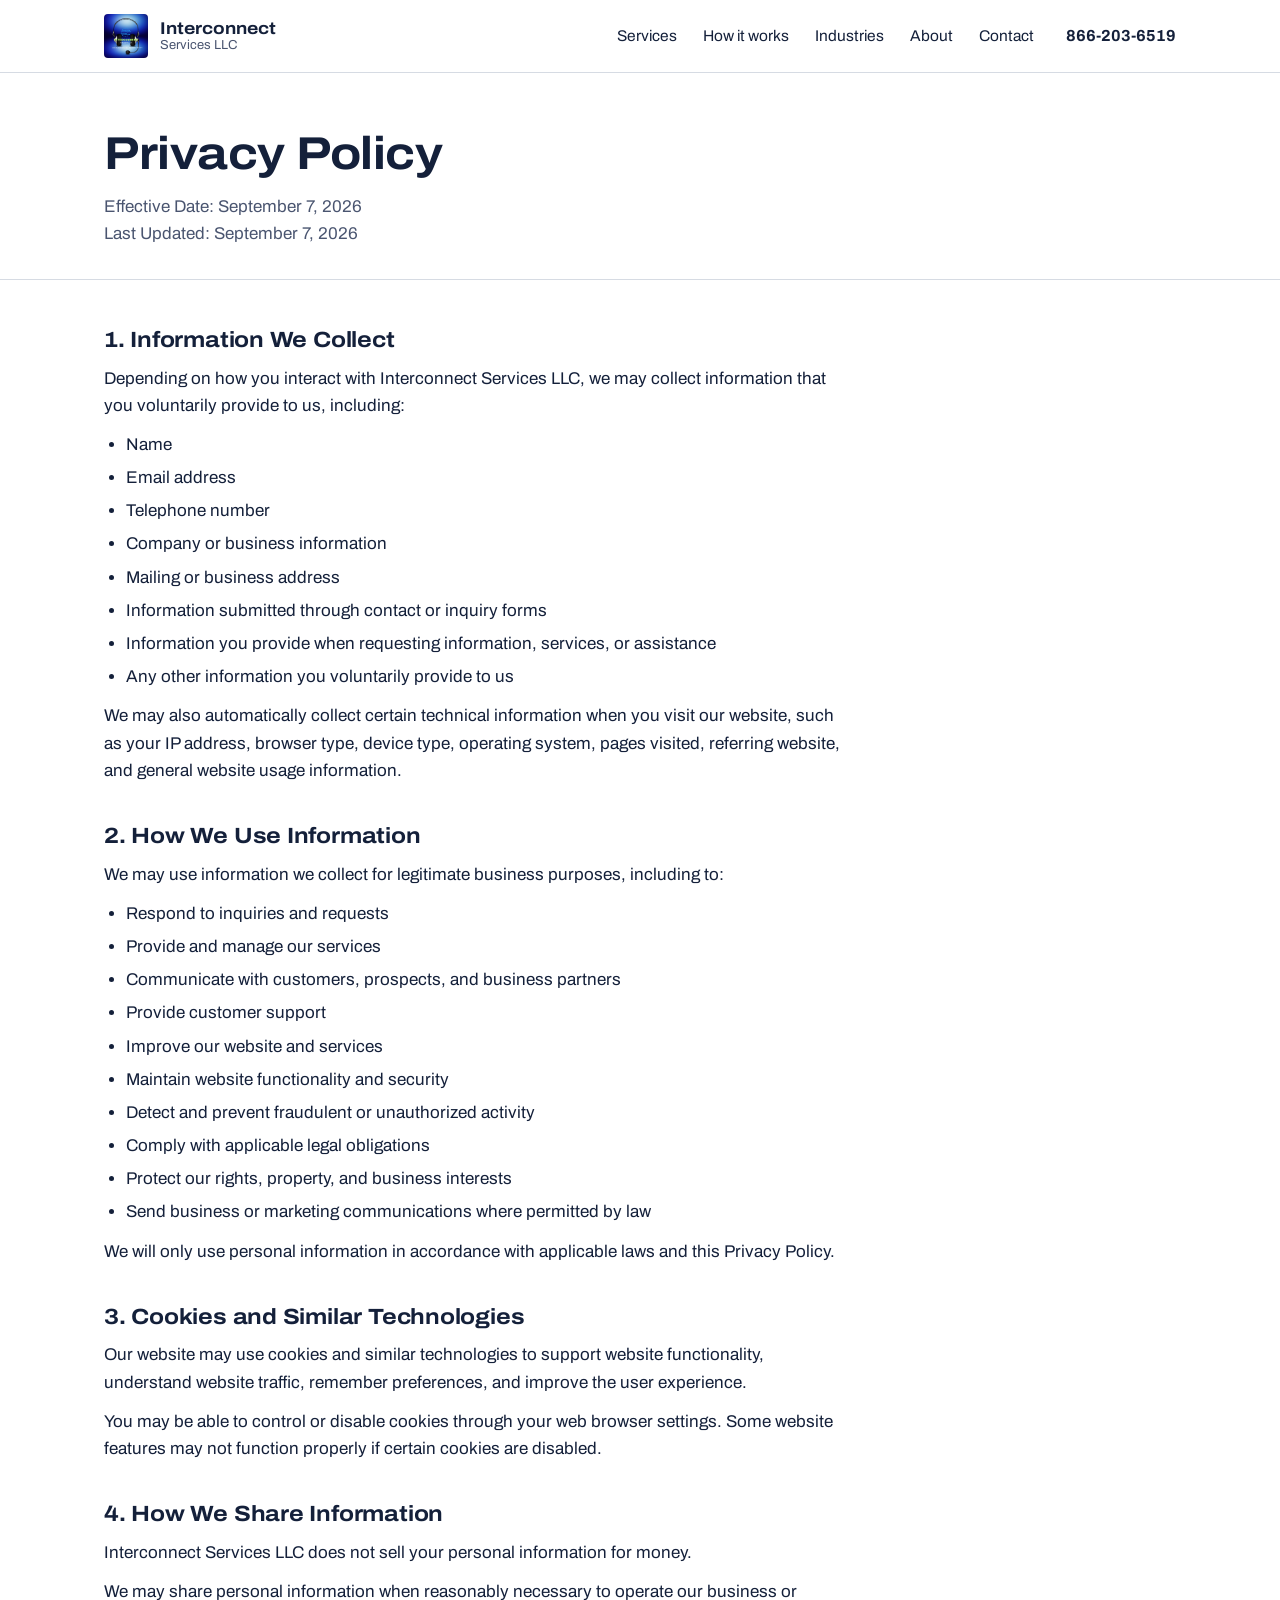
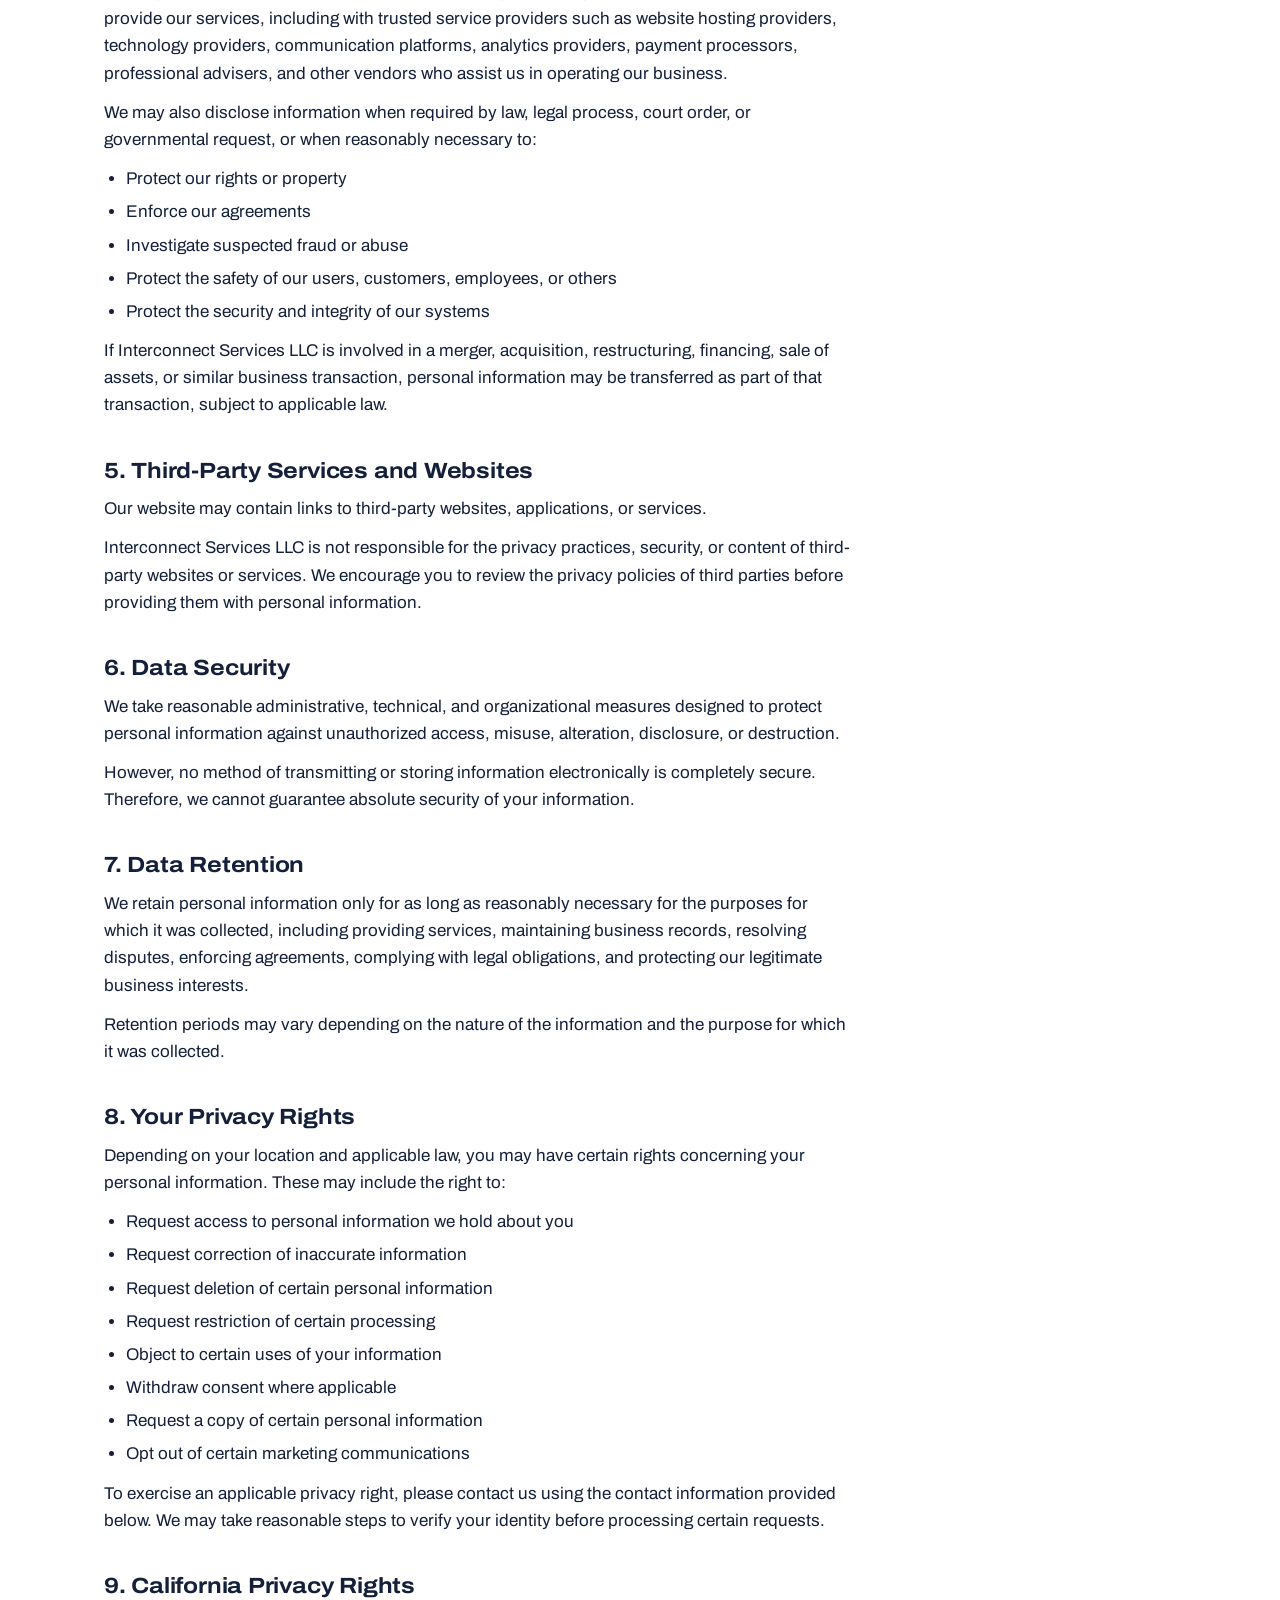
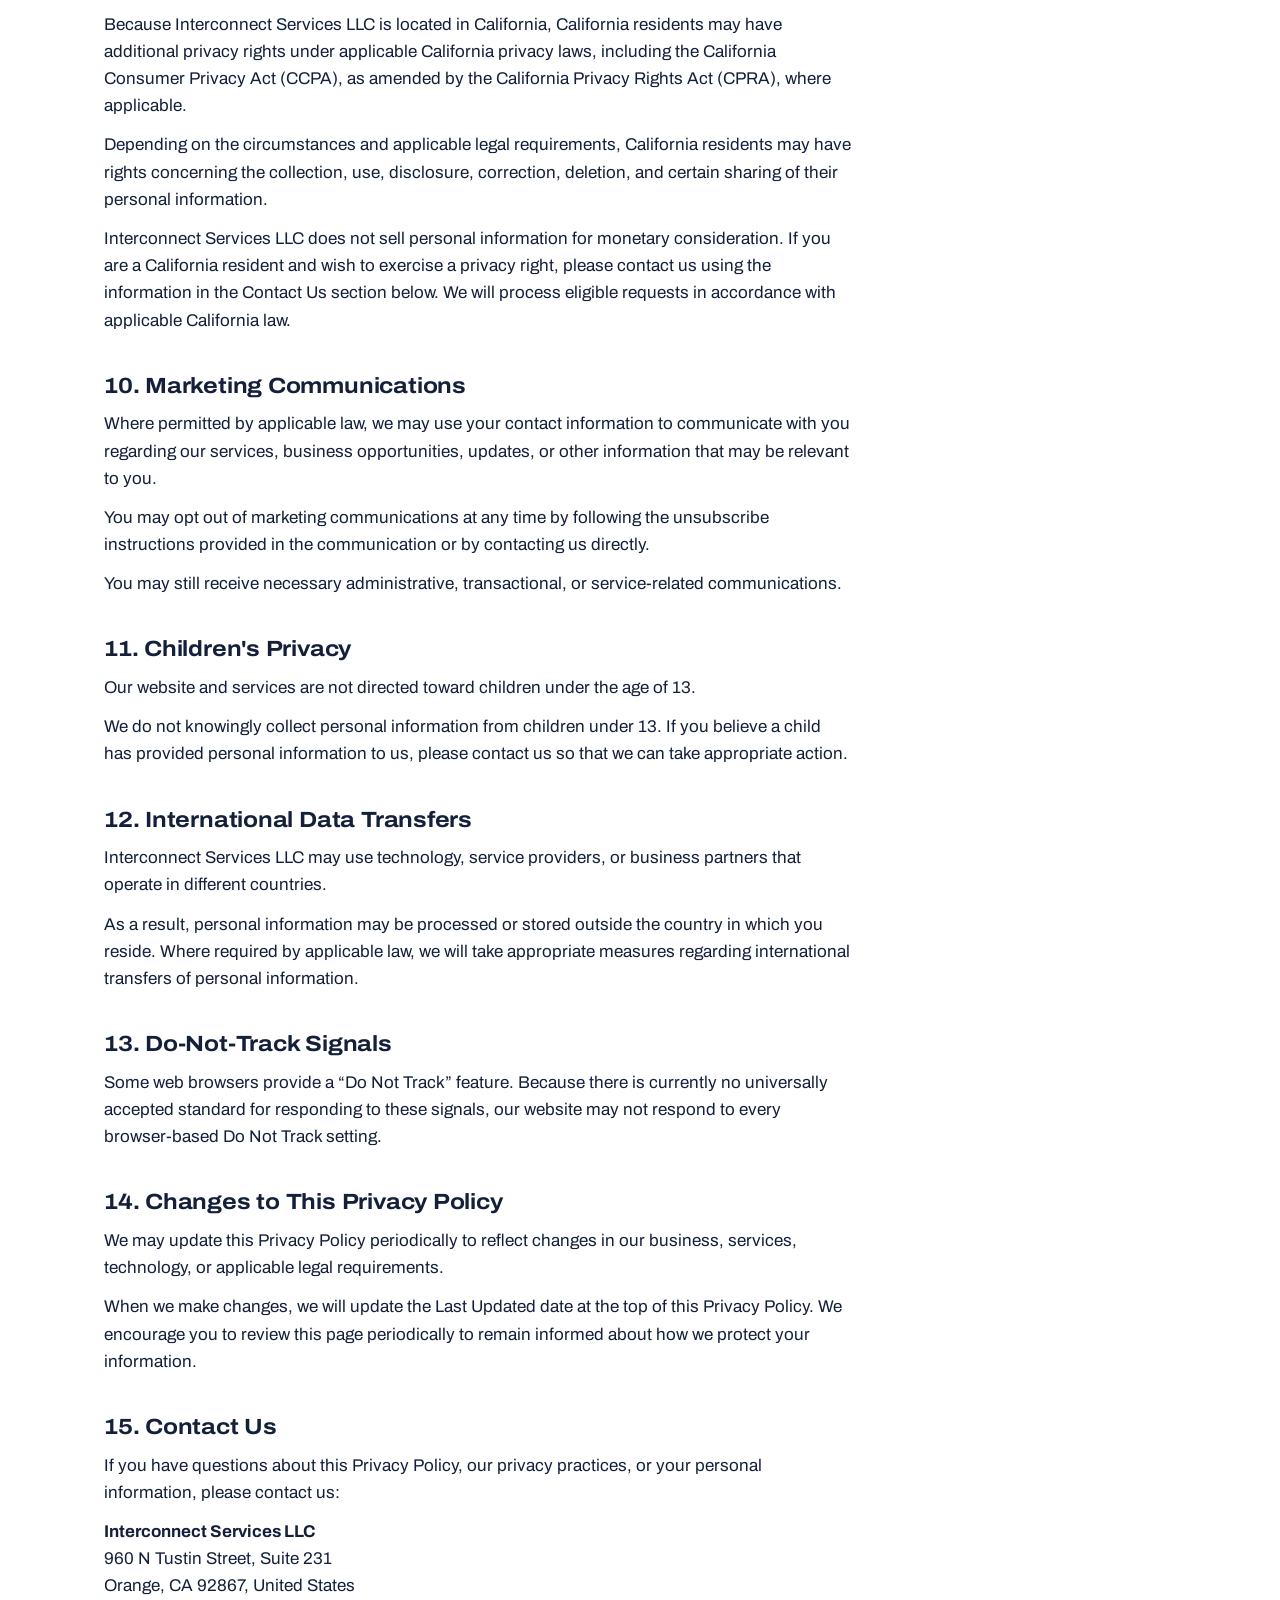
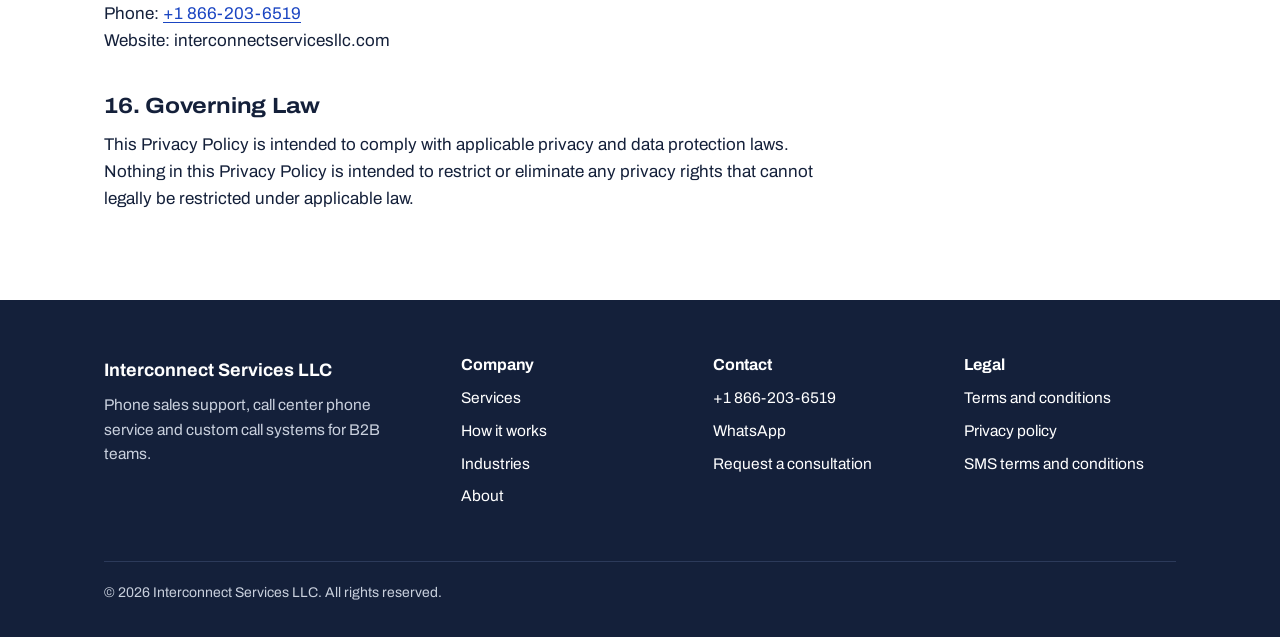
==== commit e13b0487: "Add files via upload" ====
--- a/privacy-policy.html
+++ b/privacy-policy.html
@@ -5,380 +5,46 @@
 <meta name="viewport" content="width=device-width, initial-scale=1.0" />
 <title>Privacy Policy | Interconnect Services LLC</title>
 <meta name="description" content="Privacy Policy for Interconnect Services LLC — how we collect, use, and protect your information." />
-<link rel="icon" href="assets/logo.png" />
+<link rel="icon" href="assets/logo_2.png" />
 <link rel="preconnect" href="https://fonts.googleapis.com">
 <link rel="preconnect" href="https://fonts.gstatic.com" crossorigin>
-<link href="https://fonts.googleapis.com/css2?family=Inter:wght@400;500;600;700;800;900&family=Space+Grotesk:wght@500;600;700&display=swap" rel="stylesheet">
-<style>
-  :root{
-    --bg:#060B1A;
-    --bg-soft:#0A1330;
-    --panel:#0D1638;
-    --panel-border:#1B2750;
-    --blue:#2F6BFF;
-    --blue-light:#5B8CFF;
-    --cyan:#22D3EE;
-    --green:#39FF8C;
-    --green-dim:#1FAE63;
-    --white:#F4F7FF;
-    --muted:#93A0C4;
-    --muted-dim:#5D6A94;
-    --radius:18px;
-    --maxw:1180px;
-  }
-  *{box-sizing:border-box;}
-  html{scroll-behavior:smooth;}
-  body{
-    margin:0;
-    background:var(--bg);
-    color:var(--white);
-    font-family:'Inter',system-ui,-apple-system,Segoe UI,Roboto,sans-serif;
-    -webkit-font-smoothing:antialiased;
-    overflow-x:hidden;
-  }
-  h1,h2,h3,.display{
-    font-family:'Space Grotesk','Inter',sans-serif;
-    letter-spacing:-0.02em;
-    margin:0;
-  }
-  p{margin:0;}
-  a{color:inherit;text-decoration:none;}
-  img{max-width:100%;display:block;}
-  .wrap{max-width:var(--maxw);margin:0 auto;padding:0 24px;}
-  ::selection{background:var(--green);color:#04140A;}
-
-  /* ---------- background ambience ---------- */
-  .bg-fx{position:fixed;inset:0;z-index:0;pointer-events:none;overflow:hidden;}
-  .blob{position:absolute;border-radius:50%;filter:blur(90px);opacity:.35;}
-  .blob.b1{width:520px;height:520px;background:radial-gradient(circle,var(--blue) 0%,transparent 70%);top:-160px;left:-120px;animation:float1 22s ease-in-out infinite;}
-  .blob.b2{width:460px;height:460px;background:radial-gradient(circle,var(--cyan) 0%,transparent 70%);top:30%;right:-160px;animation:float2 26s ease-in-out infinite;}
-  .blob.b3{width:420px;height:420px;background:radial-gradient(circle,var(--green) 0%,transparent 70%);bottom:-140px;left:20%;animation:float3 30s ease-in-out infinite;opacity:.18;}
-  @keyframes float1{0%,100%{transform:translate(0,0) scale(1);}50%{transform:translate(60px,50px) scale(1.08);}}
-  @keyframes float2{0%,100%{transform:translate(0,0) scale(1);}50%{transform:translate(-50px,40px) scale(1.1);}}
-  @keyframes float3{0%,100%{transform:translate(0,0) scale(1);}50%{transform:translate(40px,-30px) scale(1.05);}}
-  .grid-overlay{position:absolute;inset:0;
-    background-image:linear-gradient(rgba(255,255,255,.025) 1px,transparent 1px),linear-gradient(90deg,rgba(255,255,255,.025) 1px,transparent 1px);
-    background-size:64px 64px;mask-image:radial-gradient(ellipse at 50% 0%,black 0%,transparent 70%);}
-
-  section{position:relative;z-index:1;}
-
-  /* ---------- nav ---------- */
-  .topbar{background:rgba(6,11,26,.7);border-bottom:1px solid var(--panel-border);}
-  .topbar .wrap{display:flex;justify-content:flex-end;gap:22px;padding:8px 24px;font-size:12.5px;color:var(--muted);}
-  .topbar a{display:flex;align-items:center;gap:6px;transition:color .2s;}
-  .topbar a:hover{color:var(--green);}
-  .topbar svg{width:14px;height:14px;}
-
-  nav{position:sticky;top:0;z-index:50;backdrop-filter:blur(14px);background:rgba(6,11,26,.72);border-bottom:1px solid var(--panel-border);}
-  nav .wrap{display:flex;align-items:center;justify-content:space-between;padding:14px 24px;}
-  .brand{display:flex;align-items:center;gap:12px;}
-  .brand img{width:42px;height:42px;border-radius:11px;box-shadow:0 0 0 1px rgba(255,255,255,.08), 0 6px 18px rgba(47,107,255,.35);}
-  .brand .name{font-family:'Space Grotesk';font-weight:700;font-size:16.5px;line-height:1.15;}
-  .brand .name span{display:block;font-family:'Inter';font-weight:500;font-size:10.5px;letter-spacing:.14em;color:var(--muted);text-transform:uppercase;}
-  .brand .name b{color:var(--green);}
-
-  .nav-links{display:flex;gap:32px;align-items:center;}
-  .nav-links a{font-size:14.5px;color:var(--muted);font-weight:500;transition:color .2s;position:relative;}
-  .nav-links a:hover{color:var(--white);}
-  .nav-cta{display:flex;align-items:center;gap:14px;}
-  .btn{
-    display:inline-flex;align-items:center;justify-content:center;gap:8px;
-    padding:12px 22px;border-radius:100px;font-weight:600;font-size:14.5px;
-    cursor:pointer;border:1px solid transparent;white-space:nowrap;transition:transform .25s cubic-bezier(.2,.8,.2,1),box-shadow .25s,background .25s,border-color .25s;
-  }
-  .btn-primary{background:linear-gradient(135deg,var(--green) 0%,var(--cyan) 100%);color:#03130A;box-shadow:0 8px 24px -6px rgba(57,255,140,.45);}
-  .btn-primary:hover{transform:translateY(-2px);box-shadow:0 14px 30px -6px rgba(57,255,140,.6);}
-  .btn-ghost{background:rgba(255,255,255,.04);border-color:var(--panel-border);color:var(--white);}
-  .btn-ghost:hover{background:rgba(255,255,255,.08);border-color:var(--blue-light);}
-  .btn-sm{padding:9px 16px;font-size:13.5px;}
-  .btn svg{width:16px;height:16px;}
-
-  .burger{display:none;width:38px;height:38px;border-radius:10px;background:rgba(255,255,255,.05);border:1px solid var(--panel-border);align-items:center;justify-content:center;cursor:pointer;}
-  .burger svg{width:18px;height:18px;}
-  .mobile-menu{display:none;flex-direction:column;gap:4px;padding:10px 24px 20px;border-bottom:1px solid var(--panel-border);background:rgba(6,11,26,.96);}
-  .mobile-menu a{padding:12px 6px;font-size:15px;color:var(--muted);border-bottom:1px solid rgba(255,255,255,.05);}
-  .mobile-menu.open{display:flex;}
-
-  /* ---------- hero ---------- */
-  .hero{padding:88px 0 40px;}
-  .hero .wrap{display:grid;grid-template-columns:1.05fr .95fr;gap:56px;align-items:center;}
-  .hero .wrap > div{min-width:0;}
-  .marquee-track{min-width:0;}
-  .badge{
-    display:inline-flex;align-items:center;gap:8px;padding:7px 14px;border-radius:100px;
-    background:rgba(57,255,140,.08);border:1px solid rgba(57,255,140,.28);color:var(--green);
-    font-size:12.5px;font-weight:600;letter-spacing:.06em;text-transform:uppercase;
-  }
-  .badge span.dot{width:6px;height:6px;border-radius:50%;background:var(--green);box-shadow:0 0 0 0 rgba(57,255,140,.6);animation:pulseDot 2s infinite;}
-  @keyframes pulseDot{0%{box-shadow:0 0 0 0 rgba(57,255,140,.55);}70%{box-shadow:0 0 0 9px rgba(57,255,140,0);}100%{box-shadow:0 0 0 0 rgba(57,255,140,0);}}
-
-  .hero h1{font-size:52px;line-height:1.06;font-weight:800;margin-top:22px;}
-  .hero h1 .grad{background:linear-gradient(100deg,var(--green) 10%,var(--cyan) 60%,var(--blue-light) 100%);-webkit-background-clip:text;background-clip:text;color:transparent;}
-  .hero p.lead{margin-top:22px;font-size:17.5px;line-height:1.65;color:var(--muted);max-width:520px;}
-  .hero .cta-row{display:flex;gap:16px;margin-top:34px;flex-wrap:wrap;}
-  .hero .trust{margin-top:46px;}
-  .hero .trust .label{font-size:12px;text-transform:uppercase;letter-spacing:.12em;color:var(--muted-dim);margin-bottom:14px;}
-
-  .marquee{overflow:hidden;-webkit-mask-image:linear-gradient(90deg,transparent,black 8%,black 92%,transparent);mask-image:linear-gradient(90deg,transparent,black 8%,black 92%,transparent);}
-  .marquee-track{display:flex;gap:14px;width:max-content;animation:scrollX 26s linear infinite;}
-  @keyframes scrollX{from{transform:translateX(0);}to{transform:translateX(-50%);}}
-  .pill{flex:none;padding:9px 18px;border:1px solid var(--panel-border);background:rgba(255,255,255,.03);border-radius:100px;font-size:13.5px;color:var(--muted);display:flex;align-items:center;gap:8px;}
-  .pill svg{width:14px;height:14px;color:var(--blue-light);}
-
-  /* hero visual */
-  .hero-visual{position:relative;height:460px;}
-  .visual-card{
-    position:absolute;inset:0;border-radius:28px;border:1px solid var(--panel-border);
-    background:radial-gradient(120% 120% at 30% 20%,rgba(47,107,255,.22),transparent 60%),linear-gradient(160deg,#0B1636,#070C1E 70%);
-    overflow:hidden;box-shadow:0 30px 80px -30px rgba(0,0,0,.6);
-  }
-  .visual-card svg{width:100%;height:100%;}
-  .float-chip{position:absolute;padding:10px 14px;border-radius:14px;background:rgba(9,14,32,.85);border:1px solid var(--panel-border);backdrop-filter:blur(6px);display:flex;align-items:center;gap:10px;font-size:12.5px;font-weight:600;box-shadow:0 12px 26px -10px rgba(0,0,0,.55);animation:chipFloat 5s ease-in-out infinite;}
-  .float-chip svg{width:16px;height:16px;color:var(--green);}
-  .float-chip.c1{top:34px;right:24px;animation-delay:.2s;}
-  .float-chip.c2{bottom:40px;left:24px;animation-delay:1.4s;}
-  @keyframes chipFloat{0%,100%{transform:translateY(0);}50%{transform:translateY(-10px);}}
-
-  /* ---------- section headers ---------- */
-  .eyebrow{font-size:12.5px;font-weight:700;letter-spacing:.14em;text-transform:uppercase;color:var(--cyan);}
-  .sec-head{max-width:640px;margin:0 auto 56px;text-align:center;}
-  .sec-head h2{font-size:36px;font-weight:800;margin-top:14px;line-height:1.2;}
-  .sec-head p{margin-top:16px;color:var(--muted);font-size:16px;line-height:1.6;}
-  section.pad{padding:110px 0;}
-  .divider{height:1px;background:linear-gradient(90deg,transparent,var(--panel-border),transparent);}
-
-  /* reveal */
-  .reveal{opacity:0;transform:translateY(28px);transition:opacity .7s cubic-bezier(.2,.7,.2,1),transform .7s cubic-bezier(.2,.7,.2,1);}
-  .reveal.in{opacity:1;transform:translateY(0);}
-
-  /* ---------- services ---------- */
-  .cards3{display:grid;grid-template-columns:repeat(3,1fr);gap:24px;}
-  .card{
-    background:linear-gradient(180deg,rgba(255,255,255,.035),rgba(255,255,255,.01));
-    border:1px solid var(--panel-border);border-radius:var(--radius);padding:32px 28px;
-    transition:transform .35s cubic-bezier(.2,.8,.2,1),border-color .35s,box-shadow .35s;
-    position:relative;overflow:hidden;
-  }
-  .card:hover{transform:translateY(-6px);border-color:rgba(57,255,140,.35);box-shadow:0 20px 46px -20px rgba(47,107,255,.35);}
-  .card .icon{width:52px;height:52px;border-radius:14px;display:flex;align-items:center;justify-content:center;background:linear-gradient(135deg,rgba(47,107,255,.22),rgba(34,211,238,.14));border:1px solid rgba(91,140,255,.3);margin-bottom:22px;}
-  .card .icon svg{width:26px;height:26px;color:var(--blue-light);}
-  .card h3{font-size:19px;font-weight:700;margin-bottom:10px;}
-  .card p{color:var(--muted);font-size:14.5px;line-height:1.65;}
-
-  /* ---------- how it works ---------- */
-  .steps{display:grid;grid-template-columns:repeat(4,1fr);gap:0;position:relative;}
-  .steps::before{content:"";position:absolute;top:27px;left:12%;right:12%;height:2px;background:linear-gradient(90deg,var(--green),var(--cyan),var(--blue));opacity:.35;}
-  .step{position:relative;text-align:center;padding:0 14px;}
-  .step .num{
-    width:56px;height:56px;border-radius:50%;margin:0 auto 22px;display:flex;align-items:center;justify-content:center;
-    background:var(--bg);border:2px solid var(--green);color:var(--green);font-family:'Space Grotesk';font-weight:700;font-size:18px;position:relative;z-index:2;
-    box-shadow:0 0 0 6px var(--bg);
-  }
-  .step h3{font-size:16.5px;font-weight:700;margin-bottom:10px;}
-  .step p{font-size:13.8px;color:var(--muted);line-height:1.6;}
-
-  /* ---------- industries ---------- */
-  .industries{display:grid;grid-template-columns:repeat(4,1fr);gap:18px;}
-  .ind-card{
-    padding:26px 20px;border-radius:16px;border:1px solid var(--panel-border);background:rgba(255,255,255,.02);
-    display:flex;flex-direction:column;gap:14px;transition:transform .3s,border-color .3s,background .3s;
-  }
-  .ind-card:hover{transform:translateY(-4px);border-color:rgba(34,211,238,.35);background:rgba(255,255,255,.04);}
-  .ind-card svg{width:26px;height:26px;color:var(--cyan);}
-  .ind-card h4{font-size:14.5px;font-weight:700;}
-  .ind-card p{font-size:12.5px;color:var(--muted-dim);line-height:1.5;}
-  .ind-card.highlight{background:linear-gradient(135deg,rgba(57,255,140,.1),rgba(34,211,238,.06));border-color:rgba(57,255,140,.35);}
-  .ind-card.highlight svg{color:var(--green);}
-
-  /* ---------- why us ---------- */
-  .why-grid{display:grid;grid-template-columns:repeat(4,1fr);gap:22px;}
-  .why-tile{padding:28px 22px;border-radius:16px;border:1px solid var(--panel-border);background:rgba(255,255,255,.02);}
-  .why-tile svg{width:24px;height:24px;color:var(--green);margin-bottom:16px;}
-  .why-tile h4{font-size:15.5px;font-weight:700;margin-bottom:8px;}
-  .why-tile p{font-size:13.5px;color:var(--muted);line-height:1.6;}
-
-  /* ---------- about / leadership ---------- */
-  .about-panel{
-    display:grid;grid-template-columns:.62fr 1fr;gap:48px;align-items:center;
-    border:1px solid var(--panel-border);border-radius:28px;padding:40px;
-    background:radial-gradient(120% 140% at 0% 0%,rgba(34,211,238,.1),transparent 55%),linear-gradient(160deg,#0B1636,#070C1E 75%);
-  }
-  .about-photo{
-    position:relative;border-radius:20px;overflow:hidden;aspect-ratio:4/5;
-    border:1px solid var(--panel-border);
-    box-shadow:0 24px 60px -24px rgba(47,107,255,.5);
-  }
-  .about-photo::after{
-    content:"";position:absolute;inset:0;border-radius:20px;
-    background:linear-gradient(160deg,transparent 55%,rgba(6,11,26,.85) 100%);
-  }
-  .about-photo img{width:100%;height:100%;object-fit:cover;object-position:50% 18%;}
-  .about-copy h3{font-size:28px;font-weight:800;margin-top:10px;}
-  .about-copy .role{font-size:13.5px;font-weight:600;color:var(--cyan);margin-top:6px;margin-bottom:18px;letter-spacing:.02em;}
-  .about-copy p{color:var(--muted);font-size:15px;line-height:1.75;margin-top:14px;}
-  .about-copy p:first-of-type{margin-top:0;}
-
-  /* ---------- CTA / contact ---------- */
-  .cta-panel{
-    border-radius:28px;border:1px solid var(--panel-border);
-    background:radial-gradient(120% 160% at 20% 0%,rgba(47,107,255,.28),transparent 55%),linear-gradient(160deg,#0C1533,#070C1E 75%);
-    padding:56px;display:grid;grid-template-columns:1fr 1fr;gap:48px;overflow:hidden;position:relative;
-  }
-  .cta-panel::after{content:"";position:absolute;width:360px;height:360px;background:radial-gradient(circle,rgba(57,255,140,.16),transparent 70%);top:-120px;right:-100px;border-radius:50%;}
-  .cta-panel h2{font-size:30px;font-weight:800;line-height:1.2;}
-  .cta-panel p.lead{color:var(--muted);margin-top:16px;font-size:15.5px;line-height:1.65;}
-  .contact-list{margin-top:26px;display:flex;flex-direction:column;gap:14px;}
-  .contact-list a{display:flex;align-items:center;gap:12px;font-size:14.5px;font-weight:600;}
-  .contact-list .ic{width:38px;height:38px;border-radius:10px;background:rgba(255,255,255,.05);border:1px solid var(--panel-border);display:flex;align-items:center;justify-content:center;flex:none;}
-  .contact-list svg{width:17px;height:17px;color:var(--green);}
-
-  form.lead-form{display:flex;flex-direction:column;gap:14px;position:relative;z-index:1;}
-  .form-row{display:grid;grid-template-columns:1fr 1fr;gap:14px;}
-  .field label{display:block;font-size:12.5px;color:var(--muted-dim);margin-bottom:7px;font-weight:600;letter-spacing:.02em;}
-  .field input, .field select, .field textarea{
-    width:100%;padding:12px 14px;border-radius:11px;border:1px solid var(--panel-border);
-    background:rgba(255,255,255,.03);color:var(--white);font-family:inherit;font-size:14px;outline:none;
-    transition:border-color .2s,background .2s;
-  }
-  .field input:focus, .field select:focus, .field textarea:focus{border-color:var(--green);background:rgba(255,255,255,.05);}
-  .field textarea{resize:vertical;min-height:90px;}
-  form.lead-form .btn{margin-top:6px;width:100%;padding:14px;font-size:15px;}
-  .form-note{font-size:12px;color:var(--muted-dim);margin-top:2px;}
-
-  /* ---------- footer ---------- */
-  footer{padding:60px 0 34px;border-top:1px solid var(--panel-border);}
-  .foot-top{display:grid;grid-template-columns:1.4fr 1fr 1fr 1fr;gap:40px;padding-bottom:44px;}
-  .foot-brand .brand{margin-bottom:14px;}
-  .foot-brand p{color:var(--muted);font-size:13.5px;line-height:1.7;max-width:280px;}
-  .foot-col h5{font-size:12.5px;text-transform:uppercase;letter-spacing:.1em;color:var(--muted-dim);margin-bottom:16px;}
-  .foot-col a{display:block;color:var(--muted);font-size:14px;margin-bottom:11px;transition:color .2s;}
-  .foot-col a:hover{color:var(--green);}
-  .foot-bottom{display:flex;justify-content:space-between;align-items:center;padding-top:26px;border-top:1px solid var(--panel-border);font-size:12.5px;color:var(--muted-dim);flex-wrap:wrap;gap:12px;}
-  .foot-bottom .legal a{margin-left:20px;}
-
-  /* ---------- responsive ---------- */
-  @media (max-width:980px){
-    .hero .wrap{grid-template-columns:1fr;}
-    .hero-visual{height:340px;order:-1;}
-    .hero h1{font-size:38px;}
-    .cards3,.steps,.industries,.why-grid{grid-template-columns:repeat(2,1fr);}
-    .steps::before{display:none;}
-    .cta-panel{grid-template-columns:1fr;padding:36px 24px;}
-    .foot-top{grid-template-columns:1fr 1fr;}
-    .nav-links{display:none;}
-    .burger{display:flex;}
-    .about-panel{grid-template-columns:.8fr 1fr;padding:32px;gap:32px;}
-  }
-  @media (max-width:600px){
-    .cards3,.industries,.why-grid,.steps,.form-row,.foot-top{grid-template-columns:1fr;}
-    .hero h1{font-size:31px;}
-    section.pad{padding:72px 0;}
-    .nav-cta .btn-ghost{display:none;}
-    .nav-cta .btn-primary{display:none;}
-    .cta-panel{padding:28px 18px;}
-    .about-panel{grid-template-columns:1fr;padding:24px;}
-    .about-photo{max-width:260px;margin:0 auto;}
-  }
-
-  /* ---------- legal pages ---------- */
-  .legal-hero{padding:64px 0 8px;}
-  .legal-hero .eyebrow{display:inline-flex;align-items:center;gap:8px;padding:7px 14px;border-radius:100px;
-    background:rgba(34,211,238,.08);border:1px solid rgba(34,211,238,.28);color:var(--cyan);
-    font-size:12.5px;font-weight:600;letter-spacing:.06em;text-transform:uppercase;}
-  .legal-hero h1{font-size:38px;font-weight:800;margin-top:20px;}
-  .legal-hero .meta{color:var(--muted);font-size:14px;margin-top:14px;}
-  .legal-content{padding:32px 0 90px;}
-  .legal-panel{
-    border:1px solid var(--panel-border);border-radius:28px;padding:48px;
-    background:linear-gradient(160deg,#0B1636,#070C1E 75%);
-  }
-  .legal-panel h2{font-size:19px;font-weight:700;color:var(--white);margin-top:36px;margin-bottom:14px;
-    font-family:'Space Grotesk','Inter',sans-serif;}
-  .legal-panel h2:first-child{margin-top:0;}
-  .legal-panel p{color:var(--muted);font-size:15px;line-height:1.75;margin-top:12px;}
-  .legal-panel p:first-of-type{margin-top:0;}
-  .legal-panel ul{margin:12px 0 0;padding-left:22px;color:var(--muted);font-size:15px;line-height:1.75;}
-  .legal-panel li{margin-bottom:6px;}
-  .legal-panel .addr{color:var(--muted);font-size:15px;line-height:1.75;margin-top:12px;}
-  .legal-panel strong{color:var(--white);font-weight:600;}
-  @media (max-width:600px){
-    .legal-panel{padding:26px;}
-    .legal-hero h1{font-size:28px;}
-  }
-
-</style>
+<link href="https://fonts.googleapis.com/css2?family=Archivo:wdth,wght@62..125,400..800&display=swap" rel="stylesheet">
+<link rel="stylesheet" href="site.css" />
 </head>
 <body>
 
-<div class="bg-fx">
-  <div class="grid-overlay"></div>
-  <div class="blob b1"></div>
-  <div class="blob b2"></div>
-  <div class="blob b3"></div>
-</div>
-
-<div class="topbar">
-  <div class="wrap">
-    <a href="tel:+17143005307">
-      <svg viewBox="0 0 24 24" fill="none" stroke="currentColor" stroke-width="2"><path d="M22 16.92v3a2 2 0 0 1-2.18 2 19.79 19.79 0 0 1-8.63-3.07 19.5 19.5 0 0 1-6-6 19.79 19.79 0 0 1-3.07-8.67A2 2 0 0 1 4.11 2h3a2 2 0 0 1 2 1.72c.127.96.362 1.903.7 2.81a2 2 0 0 1-.45 2.11L8.09 9.91a16 16 0 0 0 6 6l1.27-1.27a2 2 0 0 1 2.11-.45c.907.338 1.85.573 2.81.7A2 2 0 0 1 22 16.92z"/></svg>
-      +1 714-300-5307
-    </a>
-    <a href="https://wa.me/17143005307" target="_blank" rel="noopener">
-      <svg viewBox="0 0 24 24" fill="currentColor"><path d="M12.04 2c-5.5 0-9.96 4.46-9.96 9.96 0 1.76.46 3.44 1.34 4.93L2 22l5.24-1.37a9.9 9.9 0 0 0 4.8 1.22h.01c5.5 0 9.96-4.46 9.96-9.96S17.54 2 12.04 2zm0 18.1a8.1 8.1 0 0 1-4.14-1.13l-.3-.18-3.1.81.83-3.02-.2-.31a8.14 8.14 0 1 1 6.91 3.83zm4.47-6.1c-.24-.12-1.44-.71-1.67-.79-.22-.08-.38-.12-.55.12-.16.24-.63.79-.77.95-.14.16-.28.18-.52.06-.24-.12-1.01-.37-1.92-1.18-.71-.63-1.19-1.42-1.33-1.66-.14-.24-.02-.37.1-.49.11-.11.24-.28.36-.42.12-.14.16-.24.24-.4.08-.16.04-.3-.02-.42-.06-.12-.55-1.32-.75-1.81-.2-.48-.4-.41-.55-.42-.14 0-.3-.01-.46-.01-.16 0-.42.06-.64.3-.22.24-.85.83-.85 2.02 0 1.19.87 2.34.99 2.5.12.16 1.71 2.61 4.14 3.66.58.25 1.03.4 1.38.51.58.18 1.11.16 1.53.1.47-.07 1.44-.59 1.64-1.16.2-.57.2-1.06.14-1.16-.06-.1-.22-.16-.46-.28z"/></svg>
-      WhatsApp
-    </a>
-  </div>
-</div>
-
-<nav>
+<a class="skip" href="#main">Skip to content</a>
+
+<header class="site-header" id="siteHeader">
   <div class="wrap">
     <a href="index.html" class="brand">
-      <img src="assets/logo.png" alt="Interconnect Services LLC logo" />
-      <div class="name">INTERCONNECT<br><span>Services LLC</span></div>
+      <img src="assets/logo_2.png" alt="" width="44" height="44" />
+      <span class="brand-name">Interconnect<small>Services LLC</small></span>
     </a>
-    <div class="nav-links">
+    <nav class="main-nav" aria-label="Main">
       <a href="index.html#services">Services</a>
-      <a href="index.html#how-it-works">How It Works</a>
+      <a href="index.html#how-it-works">How it works</a>
       <a href="index.html#industries">Industries</a>
-      <a href="index.html#why-us">Why Us</a>
       <a href="index.html#about">About</a>
       <a href="index.html#contact">Contact</a>
+    </nav>
+    <a class="header-phone" href="tel:+18662036519">866-203-6519</a>
+    <button class="menu-toggle" id="menuToggle" aria-expanded="false" aria-controls="siteHeader">Menu</button>
+  </div>
+</header>
+
+<main id="main">
+  <section class="legal-head">
+    <div class="wrap">
+      <h1>Privacy Policy</h1>
+      <p class="meta">Effective Date: September 7, 2026<br>Last Updated: September 7, 2026</p>
     </div>
-    <div class="nav-cta">
-      <a href="tel:+17143005307" class="btn btn-ghost btn-sm">
-        <svg viewBox="0 0 24 24" fill="none" stroke="currentColor" stroke-width="2"><path d="M22 16.92v3a2 2 0 0 1-2.18 2 19.79 19.79 0 0 1-8.63-3.07 19.5 19.5 0 0 1-6-6 19.79 19.79 0 0 1-3.07-8.67A2 2 0 0 1 4.11 2h3a2 2 0 0 1 2 1.72c.127.96.362 1.903.7 2.81a2 2 0 0 1-.45 2.11L8.09 9.91a16 16 0 0 0 6 6l1.27-1.27a2 2 0 0 1 2.11-.45c.907.338 1.85.573 2.81.7A2 2 0 0 1 22 16.92z"/></svg>
-        Call Us
-      </a>
-      <a href="index.html#contact" class="btn btn-primary btn-sm">Get a Free Consultation</a>
-      <div class="burger" id="burger">
-        <svg viewBox="0 0 24 24" fill="none" stroke="currentColor" stroke-width="2"><path d="M3 12h18M3 6h18M3 18h18"/></svg>
-      </div>
-    </div>
-  </div>
-  <div class="mobile-menu" id="mobileMenu">
-    <a href="index.html#services">Services</a>
-    <a href="index.html#how-it-works">How It Works</a>
-    <a href="index.html#industries">Industries</a>
-    <a href="index.html#why-us">Why Us</a>
-    <a href="index.html#about">About</a>
-    <a href="index.html#contact">Contact</a>
-    <a href="index.html#contact" class="btn btn-primary" style="justify-content:center;margin-top:14px;border-bottom:none;color:#03130A;">Get a Free Consultation</a>
-  </div>
-</nav>
-
-<div id="top"></div>
-
-<section class="legal-hero">
-  <div class="wrap">
-    <div class="eyebrow">Legal</div>
-    <h1>Privacy Policy</h1>
-    <div class="meta">Effective Date: September 7, 2026 &nbsp;·&nbsp; Last Updated: September 7, 2026</div>
-  </div>
-</section>
-
-<section class="legal-content">
-  <div class="wrap">
-    <div class="legal-panel">
+  </section>
+
+  <section class="legal-body">
+    <div class="wrap">
+      <div>
+
 
       <h2>1. Information We Collect</h2>
       <p>Depending on how you interact with Interconnect Services LLC, we may collect information that you voluntarily provide to us, including:</p>
@@ -480,62 +146,62 @@
 
       <h2>15. Contact Us</h2>
       <p>If you have questions about this Privacy Policy, our privacy practices, or your personal information, please contact us:</p>
-      <p class="addr"><strong>Interconnect Services LLC</strong><br>960 N Tustin Street, Suite 231<br>Orange, CA 92867, United States<br>Phone: <a href="tel:+17143005307" style="color:var(--cyan);">+1 714-300-5307</a><br>Website: interconnectservicesllc.com</p>
+      <p class="addr"><strong>Interconnect Services LLC</strong><br>960 N Tustin Street, Suite 231<br>Orange, CA 92867, United States<br>Phone: <a href="tel:+18662036519">+1 866-203-6519</a><br>Website: interconnectservicesllc.com</p>
 
       <h2>16. Governing Law</h2>
       <p>This Privacy Policy is intended to comply with applicable privacy and data protection laws. Nothing in this Privacy Policy is intended to restrict or eliminate any privacy rights that cannot legally be restricted under applicable law.</p>
-
+      </div>
     </div>
-  </div>
-</section>
-
-<footer>
+  </section>
+</main>
+
+<footer class="site-footer">
   <div class="wrap">
-    <div class="foot-top">
-      <div class="foot-brand">
-        <a href="index.html" class="brand">
-          <img src="assets/logo.png" alt="Interconnect Services LLC logo" />
-          <div class="name">INTERCONNECT<br><span>Services LLC</span></div>
-        </a>
-        <p>Seamless global connectivity for B2B sales teams and call centers — sales support, phone services, and custom-built systems for every sector.</p>
-      </div>
-      <div class="foot-col">
-        <h5>Company</h5>
-        <a href="index.html#services">Services</a>
-        <a href="index.html#how-it-works">How It Works</a>
-        <a href="index.html#industries">Industries</a>
-        <a href="index.html#why-us">Why Us</a>
-        <a href="index.html#about">About</a>
-      </div>
-      <div class="foot-col">
-        <h5>Get In Touch</h5>
-        <a href="index.html#contact">Request a Consultation</a>
-        <a href="tel:+17143005307">+1 714-300-5307</a>
-        <a href="https://wa.me/17143005307" target="_blank" rel="noopener">WhatsApp</a>
-      </div>
-      <div class="foot-col">
-        <h5>Legal</h5>
-        <a href="terms-and-conditions.html">Terms &amp; Conditions</a>
-        <a href="privacy-policy.html">Privacy Policy</a>
-        <a href="sms-terms.html">SMS Terms &amp; Conditions</a>
+    <div class="footer-grid">
+      <div class="company">
+        <strong>Interconnect Services LLC</strong>
+        <p>Phone sales support, call center phone service and custom call systems for B2B teams.</p>
+      </div>
+      <div>
+        <h2>Company</h2>
+        <ul>
+          <li><a href="index.html#services">Services</a></li>
+          <li><a href="index.html#how-it-works">How it works</a></li>
+          <li><a href="index.html#industries">Industries</a></li>
+          <li><a href="index.html#about">About</a></li>
+        </ul>
+      </div>
+      <div>
+        <h2>Contact</h2>
+        <ul>
+          <li><a href="tel:+18662036519">+1 866-203-6519</a></li>
+          <li><a href="https://wa.me/17143005307" target="_blank" rel="noopener">WhatsApp</a></li>
+          <li><a href="index.html#contact">Request a consultation</a></li>
+        </ul>
+      </div>
+      <div>
+        <h2>Legal</h2>
+        <ul>
+          <li><a href="terms-and-conditions.html">Terms and conditions</a></li>
+          <li><a href="privacy-policy.html">Privacy policy</a></li>
+          <li><a href="sms-terms.html">SMS terms and conditions</a></li>
+        </ul>
       </div>
     </div>
-    <div class="foot-bottom">
-      <div>© <span id="year"></span> Interconnect Services LLC. All rights reserved.</div>
-      <div class="legal">
-        <a href="privacy-policy.html">Privacy</a>
-        <a href="terms-and-conditions.html">Terms</a>
-      </div>
-    </div>
+    <p class="footer-base">© <span id="year">2026</span> Interconnect Services LLC. All rights reserved.</p>
   </div>
 </footer>
 
 <script>
   document.getElementById('year').textContent = new Date().getFullYear();
-  const burger = document.getElementById('burger');
-  const mobileMenu = document.getElementById('mobileMenu');
-  burger.addEventListener('click', () => mobileMenu.classList.toggle('open'));
-  mobileMenu.querySelectorAll('a').forEach(a => a.addEventListener('click', () => mobileMenu.classList.remove('open')));
+  const header = document.getElementById('siteHeader');
+  const toggle = document.getElementById('menuToggle');
+  toggle.addEventListener('click', () => {
+    const open = header.classList.toggle('open');
+    toggle.setAttribute('aria-expanded', open);
+    toggle.textContent = open ? 'Close' : 'Menu';
+  });
 </script>
+
 </body>
 </html>
--- a/site.css
+++ b/site.css
@@ -0,0 +1,288 @@
+/* Interconnect Services LLC: shared styles for every page */
+
+:root {
+  --ink: #14203a;         /* navy text, from the logo */
+  --ink-soft: #4a5570;    /* secondary text */
+  --blue: #1a45c2;        /* logo blue: links and buttons */
+  --blue-dark: #12338f;
+  --green: #3fae4f;       /* logo green: small marks only, never text */
+  --paper: #ffffff;
+  --band: #eef1f5;        /* alternate section background */
+  --rule: #d6dbe3;
+  --footer: #14203a;
+  --maxw: 1120px;
+  --font: "Archivo", "Helvetica Neue", Arial, sans-serif;
+}
+
+*, *::before, *::after { box-sizing: border-box; }
+
+html { -webkit-text-size-adjust: 100%; }
+
+body {
+  margin: 0;
+  background: var(--paper);
+  color: var(--ink);
+  font-family: var(--font);
+  font-size: 17px;
+  line-height: 1.6;
+  font-variation-settings: "wdth" 100;
+}
+
+img { max-width: 100%; height: auto; display: block; }
+
+a { color: var(--blue); text-underline-offset: 3px; }
+a:hover { color: var(--blue-dark); }
+
+:focus-visible { outline: 3px solid var(--blue); outline-offset: 3px; }
+
+h1, h2, h3 {
+  margin: 0;
+  font-weight: 700;
+  font-variation-settings: "wdth" 112;
+  line-height: 1.12;
+  letter-spacing: -0.01em;
+}
+
+h2 { font-size: clamp(28px, 3.4vw, 38px); }
+h3 { font-size: 19px; line-height: 1.3; }
+p { margin: 0; }
+
+.wrap { max-width: var(--maxw); margin: 0 auto; padding: 0 24px; }
+
+.skip {
+  position: absolute; left: -9999px; top: 8px;
+  background: var(--ink); color: #fff; padding: 8px 14px; z-index: 100;
+}
+.skip:focus { left: 8px; }
+
+/* ---------- header ---------- */
+
+.site-header {
+  border-bottom: 1px solid var(--rule);
+  background: var(--paper);
+  position: sticky; top: 0; z-index: 20;
+}
+
+.site-header .wrap {
+  display: flex; align-items: center; gap: 32px;
+  min-height: 72px;
+}
+
+.brand {
+  display: flex; align-items: center; gap: 12px;
+  color: var(--ink); text-decoration: none;
+  margin-right: auto;
+}
+.brand img { width: 44px; height: 44px; border-radius: 4px; }
+.brand-name { font-weight: 700; font-size: 17px; line-height: 1.1; font-variation-settings: "wdth" 112; }
+.brand-name small { display: block; font-weight: 400; font-size: 13px; color: var(--ink-soft); font-variation-settings: "wdth" 100; }
+
+.main-nav { display: flex; gap: 26px; }
+.main-nav a { color: var(--ink); text-decoration: none; font-size: 15.5px; }
+.main-nav a:hover { color: var(--blue); text-decoration: underline; }
+
+.header-phone {
+  font-weight: 700; font-size: 16px; text-decoration: none;
+  color: var(--ink); white-space: nowrap;
+  font-variant-numeric: tabular-nums;
+}
+.header-phone:hover { color: var(--blue); }
+
+.menu-toggle {
+  display: none;
+  background: none; border: 1px solid var(--rule); border-radius: 4px;
+  font: inherit; font-size: 15px; color: var(--ink);
+  padding: 8px 14px; cursor: pointer;
+}
+
+/* ---------- buttons ---------- */
+
+.button {
+  display: inline-block;
+  background: var(--blue); color: #fff;
+  font: inherit; font-weight: 600; font-size: 16px;
+  padding: 14px 24px;
+  border: 2px solid var(--blue); border-radius: 4px;
+  text-decoration: none; cursor: pointer;
+}
+.button:hover { background: var(--blue-dark); border-color: var(--blue-dark); color: #fff; }
+
+.button.secondary { background: transparent; color: var(--blue); }
+.button.secondary:hover { background: var(--blue); color: #fff; }
+
+/* ---------- sections ---------- */
+
+.section { padding: 88px 0; scroll-margin-top: 48px; }
+.section.band { background: var(--band); }
+
+.section-intro { max-width: 640px; margin-bottom: 48px; }
+.section-intro p { margin-top: 16px; color: var(--ink-soft); font-size: 18px; }
+
+/* ---------- hero ---------- */
+
+.hero { padding: 64px 0 80px; border-bottom: 1px solid var(--rule); }
+.hero .wrap {
+  display: grid; grid-template-columns: 1.15fr 0.85fr; gap: 64px; align-items: center;
+}
+.hero h1 { font-size: clamp(38px, 5.2vw, 62px); }
+.hero .lead { margin-top: 24px; font-size: 19px; color: var(--ink-soft); max-width: 34em; }
+
+.call-block { margin-top: 40px; }
+.call-block .label { font-size: 16px; color: var(--ink-soft); }
+.call-number {
+  display: inline-block;
+  font-size: clamp(34px, 4.6vw, 54px);
+  font-weight: 800; font-variation-settings: "wdth" 118;
+  color: var(--ink); text-decoration: none;
+  font-variant-numeric: tabular-nums; letter-spacing: -0.01em;
+  border-bottom: 6px solid var(--green);
+  line-height: 1.15;
+}
+.call-number:hover { color: var(--blue); }
+.call-block .alt { margin-top: 20px; font-size: 16px; }
+
+.hero figure { margin: 0; }
+.hero figure img { width: 100%; aspect-ratio: 4 / 5; object-fit: cover; object-position: 50% 30%; border-radius: 4px; }
+.hero figcaption { margin-top: 10px; font-size: 14px; color: var(--ink-soft); }
+
+/* ---------- services ---------- */
+
+.services { display: grid; grid-template-columns: repeat(3, 1fr); gap: 40px; }
+.services article { border-top: 3px solid var(--ink); padding-top: 20px; }
+.services p { margin-top: 12px; color: var(--ink-soft); }
+
+/* ---------- steps (a real sequence) ---------- */
+
+.steps {
+  list-style: none; margin: 0; padding: 0;
+  display: grid; grid-template-columns: repeat(4, 1fr); gap: 32px;
+  counter-reset: step;
+}
+.steps li { counter-increment: step; }
+.steps li::before {
+  content: counter(step);
+  display: block;
+  font-size: 44px; font-weight: 800; line-height: 1;
+  color: var(--blue); margin-bottom: 14px;
+  font-variation-settings: "wdth" 118;
+}
+.steps p { margin-top: 8px; color: var(--ink-soft); font-size: 16px; }
+
+/* ---------- industries ---------- */
+
+.sectors {
+  display: grid; grid-template-columns: repeat(3, 1fr);
+  margin: 0; border-top: 1px solid var(--rule);
+}
+.sectors div { padding: 22px 24px 22px 0; border-bottom: 1px solid var(--rule); }
+.sectors dt { font-weight: 700; font-size: 18px; }
+.sectors dd { margin: 4px 0 0; color: var(--ink-soft); font-size: 16px; }
+.sectors-note { margin-top: 32px; font-size: 18px; max-width: 40em; }
+
+/* ---------- why us ---------- */
+
+.reasons { display: grid; grid-template-columns: repeat(2, 1fr); gap: 36px 56px; max-width: 900px; }
+.reasons p { margin-top: 8px; color: var(--ink-soft); }
+
+/* ---------- people ---------- */
+
+.people { display: grid; grid-template-columns: 1.1fr 0.9fr; gap: 64px; align-items: center; }
+.people .section-intro { margin-bottom: 0; }
+.people figure { margin: 0; max-width: 440px; justify-self: end; }
+.people img { width: 100%; aspect-ratio: 4 / 5; object-fit: cover; object-position: 50% 20%; border-radius: 4px; }
+.people figcaption { margin-top: 12px; font-size: 16px; color: var(--ink-soft); }
+.people figcaption strong { color: var(--ink); }
+
+/* ---------- leadership ---------- */
+
+.leaders { display: grid; grid-template-columns: 1fr 1fr; gap: 56px; }
+.leader img { width: 180px; aspect-ratio: 4 / 5; object-fit: cover; object-position: 50% 20%; border-radius: 4px; }
+.leader h3 { margin-top: 22px; font-size: 24px; }
+.leader .role { color: var(--ink-soft); margin-top: 4px; }
+.leader p + p { margin-top: 14px; }
+.leader .bio { margin-top: 18px; }
+
+/* ---------- contact ---------- */
+
+.contact .wrap { display: grid; grid-template-columns: 0.9fr 1.1fr; gap: 64px; }
+.contact .intro p { margin-top: 16px; color: var(--ink-soft); font-size: 18px; }
+.contact .call-number { font-size: clamp(28px, 3.2vw, 38px); border-bottom-width: 4px; margin-top: 28px; }
+.contact address { font-style: normal; margin-top: 28px; line-height: 1.7; }
+
+.lead-form {
+  background: var(--paper);
+  border: 1px solid var(--rule); border-radius: 4px;
+  padding: 32px;
+  display: grid; grid-template-columns: 1fr 1fr; gap: 18px 20px;
+}
+.lead-form .full { grid-column: 1 / -1; }
+.lead-form label { display: block; font-weight: 600; font-size: 15px; margin-bottom: 6px; }
+.lead-form input, .lead-form select, .lead-form textarea {
+  width: 100%; font: inherit; font-size: 16px; color: var(--ink);
+  padding: 11px 12px;
+  border: 1px solid #aab3c2; border-radius: 4px; background: #fff;
+}
+.lead-form input:focus, .lead-form select:focus, .lead-form textarea:focus {
+  outline: 2px solid var(--blue); outline-offset: 0; border-color: var(--blue);
+}
+.lead-form textarea { min-height: 120px; resize: vertical; }
+.lead-form .note { font-size: 14px; color: var(--ink-soft); align-self: center; }
+
+/* ---------- legal pages ---------- */
+
+.legal-head { padding: 56px 0 32px; border-bottom: 1px solid var(--rule); }
+.legal-head h1 { font-size: clamp(32px, 4vw, 46px); }
+.legal-head .meta { margin-top: 12px; color: var(--ink-soft); }
+
+.legal-body { padding: 48px 0 88px; }
+.legal-body .wrap > div { max-width: 44em; }
+.legal-body h2 { font-size: 22px; margin: 40px 0 12px; }
+.legal-body h2:first-child { margin-top: 0; }
+.legal-body p, .legal-body ul { margin: 12px 0 0; }
+.legal-body ul { padding-left: 22px; }
+.legal-body li { margin-bottom: 6px; }
+
+/* ---------- footer ---------- */
+
+.site-footer { background: var(--footer); color: #c9d0dd; padding: 56px 0 32px; font-size: 15.5px; }
+.site-footer a { color: #fff; text-decoration: none; }
+.site-footer a:hover { text-decoration: underline; color: #fff; }
+.footer-grid { display: grid; grid-template-columns: 1.5fr 1fr 1fr 1fr; gap: 40px; }
+.footer-grid h2 { font-size: 16px; color: #fff; margin-bottom: 12px; font-variation-settings: "wdth" 100; }
+.footer-grid ul { list-style: none; margin: 0; padding: 0; }
+.footer-grid li { margin-bottom: 8px; }
+.footer-grid .company strong { color: #fff; font-size: 18px; display: block; margin-bottom: 8px; }
+.footer-base { margin-top: 44px; padding-top: 20px; border-top: 1px solid #2c3a5a; font-size: 14px; }
+
+/* ---------- small screens ---------- */
+
+@media (max-width: 960px) {
+  .main-nav, .header-phone { display: none; }
+  .menu-toggle { display: block; }
+  .site-header.open .main-nav {
+    display: flex; flex-direction: column; gap: 0;
+    position: absolute; top: 100%; left: 0; right: 0;
+    background: var(--paper); border-bottom: 1px solid var(--rule);
+    padding: 8px 24px 16px;
+  }
+  .site-header.open .main-nav a { padding: 12px 0; border-bottom: 1px solid var(--rule); }
+  .site-header.open .main-nav a:last-child { border-bottom: 0; }
+
+  .hero .wrap, .contact .wrap { grid-template-columns: 1fr; gap: 40px; }
+  .hero figure { max-width: 420px; }
+  .services, .steps { grid-template-columns: 1fr 1fr; }
+  .sectors { grid-template-columns: 1fr 1fr; }
+  .leaders { gap: 40px; }
+  .people { grid-template-columns: 1fr; gap: 32px; }
+  .people figure { justify-self: start; }
+  .footer-grid { grid-template-columns: 1fr 1fr; }
+}
+
+@media (max-width: 640px) {
+  body { font-size: 16px; }
+  .section { padding: 64px 0; }
+  .hero { padding: 40px 0 56px; }
+  .services, .steps, .sectors, .reasons, .people, .leaders, .footer-grid { grid-template-columns: 1fr; }
+  .lead-form { grid-template-columns: 1fr; padding: 22px; }
+  .brand-name small { display: none; }
+}
